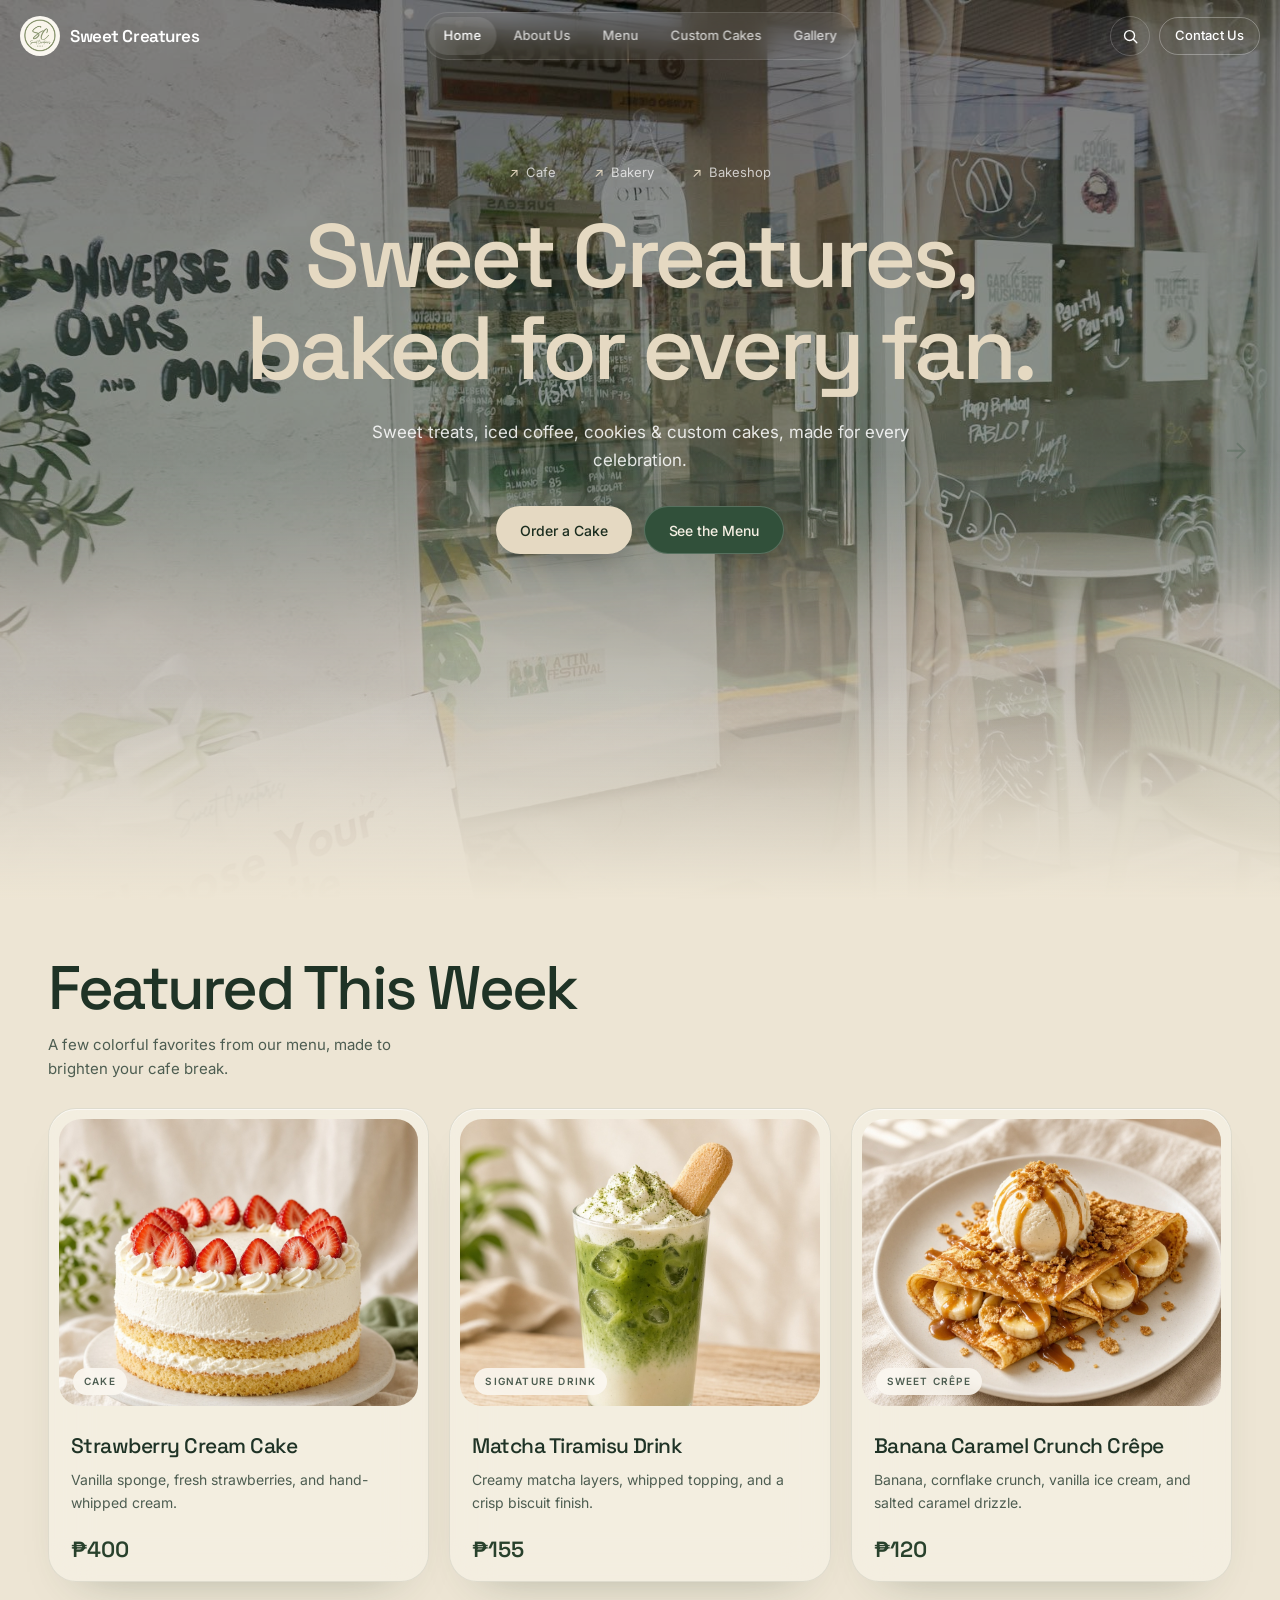
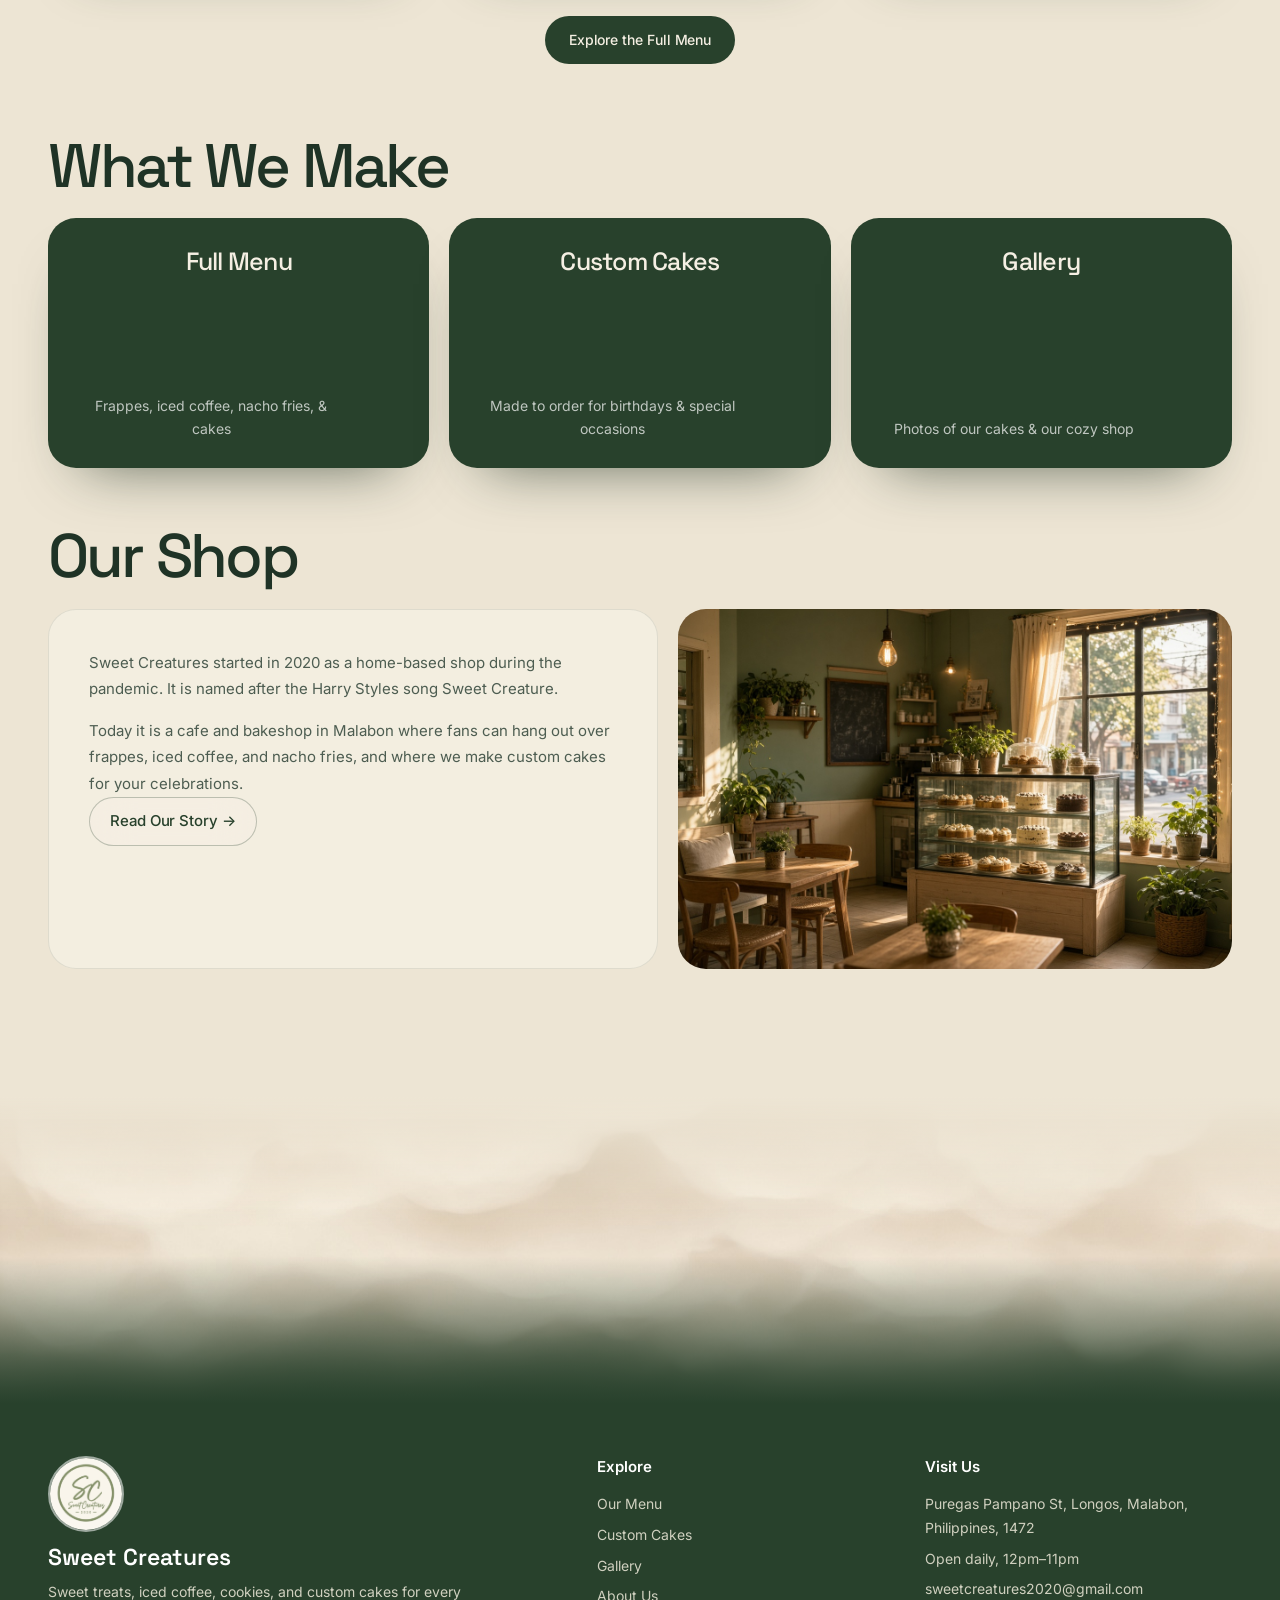
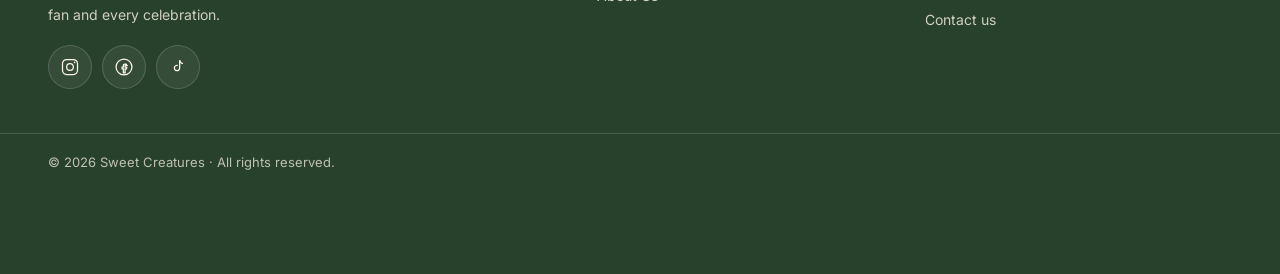
==== public/static-site/index.html @ 04980334 "Complete Sweet Creatures redesign" ====
<!DOCTYPE html>
<html lang="en">
    <head>
        <meta charset="utf-8"/>
        <meta content="width=device-width, initial-scale=1.0" name="viewport"/>
        <title>
            Sweet Creatures — Cafe, Bakery & Bakeshop
        </title>
        <meta content="Sweet Creatures is a cozy cafe and bakeshop in Malabon serving handcrafted cakes, cupcakes, cookies, frappes, iced coffee, and custom celebration cakes for every occasion." name="description"/>
        <link href="assets/images/favicon/favicon.png" rel="icon" type="image/png"/>
        <link href="https://fonts.googleapis.com" rel="preconnect"/>
        <link crossorigin="" href="https://fonts.gstatic.com" rel="preconnect"/>
        <link href="https://fonts.googleapis.com/css2?family=Inter:wght@400;500;600;700&family=Space+Grotesk:wght@400;500;600;700&display=swap" rel="stylesheet"/>
        <link href="style.css" rel="stylesheet"/>
        <link href="redesign.css" rel="stylesheet"/>
        <script src="script.js" defer></script>
    </head>
    <body>
        <a class="skip-link" href="#main">
            Skip to content
        </a>
        <header class="site-header site-header-home" data-site-header>
            <div class="header-inner">
                <a class="brand-link" href="index.html#top" aria-label="Sweet Creatures home">
                    <img alt="" class="brand-mark" src="assets/images/logo/logo.png"/>
                    <span>Sweet Creatures</span>
                </a>
                <nav aria-label="Main navigation" class="desktop-nav">
                    <a href="index.html#top">Home</a>
                    <a href="about.html">About Us</a>
                    <a href="menu.html">Menu</a>
                    <a href="custom-cakes.html">Custom Cakes</a>
                    <a href="gallery.html">Gallery</a>
                </nav>
                <div class="header-actions">
                    <form action="menu.html" class="header-search" method="get" role="search">
                        <button aria-expanded="false" aria-label="Open menu search" class="header-search-toggle" type="button">
                            <svg aria-hidden="true" fill="none" stroke="currentColor" stroke-linecap="round" stroke-linejoin="round" stroke-width="1.7" viewBox="0 0 24 24"><circle cx="10.8" cy="10.8" r="6.3"/><path d="m15.6 15.6 4.4 4.4"/></svg>
                        </button>
                        <label class="sr-only" for="header-search-input">Search the menu</label>
                        <input id="header-search-input" name="q" placeholder="Search menu..." type="search"/>
                    </form>
                    <a class="header-contact" href="contact.html">Contact Us</a>
                    <button aria-controls="mobile-menu" aria-expanded="false" aria-label="Open navigation" class="mobile-menu-toggle" type="button">
                        <svg aria-hidden="true" class="menu-icon" fill="none" stroke="currentColor" stroke-linecap="round" stroke-width="1.8" viewBox="0 0 24 24"><path d="M4 7h16M4 12h16M4 17h16"/></svg>
                        <svg aria-hidden="true" class="close-icon" fill="none" stroke="currentColor" stroke-linecap="round" stroke-width="1.8" viewBox="0 0 24 24"><path d="m6 6 12 12M18 6 6 18"/></svg>
                    </button>
                </div>
            </div>
            <nav aria-label="Mobile navigation" class="mobile-menu" hidden id="mobile-menu">
                <a href="index.html#top">Home</a>
                <a href="about.html">About Us</a>
                <a href="menu.html">Menu</a>
                <a href="custom-cakes.html">Custom Cakes</a>
                <a href="gallery.html">Gallery</a>
                <a href="contact.html">Contact Us</a>
            </nav>
        </header>
        <main id="main">
            <!-- ============ HOME ============ -->
            <section aria-labelledby="hero-title" class="redesign-hero slider" id="top">
                <div aria-hidden="true" class="hero-backdrop">
                    <div class="hero-slides">
                        <img alt="" src="assets/images/index/main_image_1.jpg"/>
                        <img alt="" src="assets/images/index/main_image_2.jpg"/>
                        <img alt="" src="assets/images/index/main_image_3.jpg"/>
                        <img alt="" src="assets/images/index/main_image_4.jpg"/>
                    </div>
                    <div class="hero-fog">
                        <img alt="" class="fog-main" fetchpriority="high" src="assets/images/redesign/hero-fog.png"/>
                        <img alt="" class="fog-echo" src="assets/images/redesign/hero-fog.png"/>
                    </div>
                    <div class="hero-haze"></div>
                    <div class="hero-melt"></div>
                </div>
                <button aria-label="Show previous bakery photo" class="hero-arrow hero-previous" type="button">
                    <span aria-hidden="true">←</span>
                </button>
                <button aria-label="Show next bakery photo" class="hero-arrow hero-next" type="button">
                    <span aria-hidden="true">→</span>
                </button>
                <div class="redesign-hero-content">
                    <p class="hero-highlights">
                        <span>Cafe</span>
                        <span>Bakery</span>
                        <span>Bakeshop</span>
                    </p>
                    <h1 id="hero-title">Sweet Creatures,<br class="hero-desktop-break"/>baked for every fan.</h1>
                    <p class="tagline">Sweet treats, iced coffee, cookies &amp; custom cakes, made for every celebration.</p>
                    <div class="hero-actions">
                        <a class="btn btn-primary" href="custom-cakes.html">Order a Cake</a>
                        <a class="btn btn-ghost" href="menu.html">See the Menu</a>
                    </div>
                </div>
            </section>
            <section class="section section-featured">
                <div class="container">
                    <h2 class="section-title">
                        Featured This Week
                    </h2>
                    <p class="featured-intro">
                        A few colorful favorites from our menu, made to brighten your cafe break.
                    </p>
                    <div class="grid grid-3 featured-grid">
                        <article class="card feature-card glass box">
                            <div class="frame feature-image feature-image-cake">
                                <img alt="Strawberry Cream Cake topped with fresh strawberries and whipped cream" decoding="async" loading="lazy" src="assets/images/redesign/strawberry-cake.png"/>
                            </div>
                            <p class="feature-category">
                                CAKE
                            </p>
                            <h3>
                                Strawberry Cream Cake
                            </h3>
                            <p class="feature-description">
                                Vanilla sponge, fresh strawberries, and hand-whipped cream.
                            </p>
                            <p class="price">
                                ₱400
                            </p>
                        </article>
                        <article class="card feature-card glass box">
                            <div class="frame feature-image feature-image-matcha">
                                <img alt="Layered Matcha Tiramisu Drink topped with cream and a biscuit" decoding="async" loading="lazy" src="assets/images/redesign/matcha-tiramisu.png"/>
                            </div>
                            <p class="feature-category">
                                SIGNATURE DRINK
                            </p>
                            <h3>
                                Matcha Tiramisu Drink
                            </h3>
                            <p class="feature-description">
                                Creamy matcha layers, whipped topping, and a crisp biscuit finish.
                            </p>
                            <p class="price">
                                ₱155
                            </p>
                        </article>
                        <article class="card feature-card glass box">
                            <div class="frame feature-image">
                                <img alt="Banana Caramel Crunch Crêpe served with ice cream and caramel drizzle" decoding="async" loading="lazy" src="assets/images/redesign/banana-crepe.png"/>
                            </div>
                            <p class="feature-category">
                                SWEET CRÊPE
                            </p>
                            <h3>
                                Banana Caramel Crunch Crêpe
                            </h3>
                            <p class="feature-description">
                                Banana, cornflake crunch, vanilla ice cream, and salted caramel drizzle.
                            </p>
                            <p class="price">
                                ₱120
                            </p>
                        </article>
                    </div>
                    <div class="featured-actions">
                        <a class="btn btn-primary" href="menu.html">
                            Explore the Full Menu
                        </a>
                    </div>
                    <h2 class="section-title">
                        What We Make
                    </h2>
                    <div class="grid grid-3">
                        <a class="card link-card glass box" href="menu.html">
                            <h3>
                                Full Menu
                            </h3>
                            <p>
                                Frappes, iced coffee, nacho fries, & cakes
                            </p>
                        </a>
                        <a class="card link-card glass box" href="custom-cakes.html">
                            <h3>
                                Custom Cakes
                            </h3>
                            <p>
                                Made to order for birthdays & special occasions
                            </p>
                        </a>
                        <a class="card link-card glass box" href="gallery.html">
                            <h3>
                                Gallery
                            </h3>
                            <p>
                                Photos of our cakes & our cozy shop
                            </p>
                        </a>
                    </div>
                    <h2 class="section-title">
                        Our Shop
                    </h2>
                    <div class="home-shop-grid">
                        <div class="home-shop-copy">
                            <p>
                                Sweet Creatures started in 2020 as a home-based shop during the pandemic. It is named after the Harry Styles song Sweet Creature.
                            </p>
                            <p>
                                Today it is a cafe and bakeshop in Malabon where fans can hang out over frappes, iced coffee, and nacho fries, and where we make custom cakes for your celebrations.
                            </p>
                            <div>
                                <a class="btn btn-ghost" href="about.html">
                                    Read Our Story →
                                </a>
                            </div>
                        </div>
                        <div class="home-shop-image">
                            <img alt="The cozy Sweet Creatures cafe with a pastry case full of cakes, cupcakes, and cookies" decoding="async" loading="lazy" src="assets/images/redesign/our-shop.png"/>
                        </div>
                    </div>
                </div>
            </section>
        </main>
        <footer class="site-footer">
            <div aria-hidden="true" class="footer-mist">
                <img alt="" loading="lazy" src="assets/images/redesign/hero-fog.png"/>
                <div></div>
            </div>
            <div class="container footer-main">
                <section class="footer-brand" aria-label="About Sweet Creatures">
                    <a class="footer-mark" href="index.html">
                        <img alt="Sweet Creatures logo" height="76" src="assets/images/logo/logo.png" width="76"/>
                    </a>
                    <a class="footer-logo" href="index.html">Sweet Creatures</a>
                    <p>Sweet treats, iced coffee, cookies, and custom cakes for every fan and every celebration.</p>
                    <nav aria-label="Social media" class="social-nav">
                        <a aria-label="Sweet Creatures on Instagram" href="https://www.instagram.com/_sweetcreaturesss/" rel="noopener noreferrer" target="_blank">
                            <svg aria-hidden="true" fill="none" height="20" stroke="currentColor" stroke-width="1.5" viewBox="0 0 24 24" width="20">
                                <rect height="18" rx="5" width="18" x="3" y="3"></rect>
                                <circle cx="12" cy="12" r="4"></circle>
                                <circle cx="17.5" cy="6.5" fill="currentColor" r="1" stroke="none"></circle>
                            </svg>
                        </a>
                        <a aria-label="Sweet Creatures on Facebook" href="https://www.facebook.com/sweetcreaturesph" rel="noopener noreferrer" target="_blank">
                            <svg aria-hidden="true" fill="none" height="20" stroke="currentColor" stroke-width="1.5" viewBox="0 0 24 24" width="20">
                                <circle cx="12" cy="12" r="9.5"></circle>
                                <path d="M14.5 8.5h-1.8c-.9 0-1.5.7-1.5 1.6v1.9H9.7v2.1h1.5V19h2.1v-4.9h1.7l.3-2.1h-2v-1.6c0-.3.2-.5.5-.5h1.7z"></path>
                            </svg>
                        </a>
                        <a aria-label="Sweet Creatures on TikTok" href="https://www.tiktok.com/@sweet.creatures7" rel="noopener noreferrer" target="_blank">
                            <svg aria-hidden="true" fill="none" height="20" stroke="currentColor" stroke-width="1.5" viewBox="0 0 24 24" width="20">
                                <path d="M14 4v9.2a3.2 3.2 0 1 1-2.3-3.1"></path>
                                <path d="M14 4c.4 2.1 1.9 3.6 4 3.9"></path>
                            </svg>
                        </a>
                    </nav>
                </section>
                <nav aria-label="Explore" class="footer-links">
                    <h2>Explore</h2>
                    <a href="menu.html">Our Menu</a>
                    <a href="custom-cakes.html">Custom Cakes</a>
                    <a href="gallery.html">Gallery</a>
                    <a href="about.html">About Us</a>
                </nav>
                <section class="footer-contact" aria-labelledby="footer-contact-title">
                    <h2 id="footer-contact-title">Visit Us</h2>
                    <p>Puregas Pampano St, Longos, Malabon, Philippines, 1472</p>
                    <p>Open daily, 12pm–11pm</p>
                    <a href="mailto:sweetcreatures2020@gmail.com">sweetcreatures2020@gmail.com</a>
                    <a href="contact.html">Contact us</a>
                </section>
            </div>
            <div class="footer-bottom">
                <div class="container">
                    <p class="copyright">© 2026 Sweet Creatures · All rights reserved.</p>
                </div>
            </div>
        </footer>
        <nav aria-label="Main navigation" class="bottom-nav glass">
            <ul class="nav-list">
                <li>
                    <a aria-label="Home" class="nav-home" href="index.html">
                        <svg aria-hidden="true" fill="none" height="20" stroke="currentColor" stroke-linecap="round" stroke-linejoin="round" stroke-width="1.7" viewBox="0 0 24 24" width="20">
                            <path d="m3 10 9-7 9 7v10H3z"></path>
                            <path d="M9 20v-7h6v7"></path>
                        </svg>
                        <span class="nav-label-full">
                            Home
                        </span>
                    </a>
                </li>
                <li>
                    <a aria-label="About Us" href="about.html">
                        <svg aria-hidden="true" fill="none" height="20" stroke="currentColor" stroke-linecap="round" stroke-linejoin="round" stroke-width="1.7" viewBox="0 0 24 24" width="20">
                            <circle cx="12" cy="12" r="9">
                            </circle>
                            <path d="M12 11v6m0-10v1">
                            </path>
                        </svg>
                        <span class="nav-label-full">
                            About Us
                        </span>
                    </a>
                </li>
                <li>
                    <a aria-label="Menu" href="menu.html">
                        <svg aria-hidden="true" fill="none" height="20" stroke="currentColor" stroke-linecap="round" stroke-linejoin="round" stroke-width="1.7" viewBox="0 0 24 24" width="20">
                            <path d="M4 4h16v16H4zM8 8h8M8 12h8M8 16h5">
                            </path>
                        </svg>
                        <span class="nav-label-full">
                            Menu
                        </span>
                    </a>
                </li>
                <li class="nav-search-item">
                    <form action="menu.html" class="nav-search" role="search">
                        <button aria-expanded="false" aria-label="Open menu search" class="nav-search-toggle" type="button">
                            <svg aria-hidden="true" fill="none" height="20" stroke="currentColor" stroke-linecap="round" stroke-linejoin="round" stroke-width="1.8" viewBox="0 0 24 24" width="20">
                                <circle cx="10.8" cy="10.8" r="6.8"></circle>
                                <path d="m16 16 4 4"></path>
                            </svg>
                        </button>
                        <input aria-label="Search the menu" name="q" placeholder="Search..." type="search"/>
                    </form>
                </li>
                <li>
                    <a aria-label="Custom Cakes" href="custom-cakes.html">
                        <svg aria-hidden="true" fill="none" height="20" stroke="currentColor" stroke-linecap="round" stroke-linejoin="round" stroke-width="1.7" viewBox="0 0 24 24" width="20">
                            <path d="M4 12h16v8H4zM4 16h16M8 12V8h8v4M12 8V4">
                            </path>
                        </svg>
                        <span class="nav-label-full">
                            Custom Cakes
                        </span>
                    </a>
                </li>
                <li>
                    <a aria-label="Gallery" href="gallery.html">
                        <svg aria-hidden="true" fill="none" height="20" stroke="currentColor" stroke-linecap="round" stroke-linejoin="round" stroke-width="1.7" viewBox="0 0 24 24" width="20">
                            <rect height="18" rx="3" width="18" x="3" y="3">
                            </rect>
                            <circle cx="8" cy="8" r="1">
                            </circle>
                            <path d="m3 17 6-6 5 5 3-3 4 4">
                            </path>
                        </svg>
                        <span class="nav-label-full">
                            Gallery
                        </span>
                    </a>
                </li>
                <li>
                    <a aria-label="Contact Us" href="contact.html">
                        <svg aria-hidden="true" fill="none" height="20" stroke="currentColor" stroke-linecap="round" stroke-linejoin="round" stroke-width="1.7" viewBox="0 0 24 24" width="20">
                            <rect height="14" rx="3" width="18" x="3" y="5">
                            </rect>
                            <path d="m3 6 9 7 9-7">
                            </path>
                        </svg>
                        <span class="nav-label-full">
                            Contact Us
                        </span>
                    </a>
                </li>
            </ul>
        </nav>
    </body>
</html>
---- public/static-site/style.css ----
/* ---------- Variables ---------- */
/* Keep the shared design settings in one place. */
:root {
    /* Light green accent color. */
    --sage-green: #9CA764;
    /* Warm pale accent color. */
    --dirty-white: #E7DAA6;
    /* Base cream page color. */
    --cream-white: #F1E8C7;
    /* Dark green for buttons and accents. */
    --sage-deep: #5C6A3B;
    /* Deep green for main text. */
    --text-fg: #263322;
    /* Rich brown used only by the footer. */
    --footer-bg: #3B2A20;
    /* Green color for error outlines. */
    --rust: #43532E;
    /* Main action color. */
    --primary: var(--sage-deep);
    /* Text on the main green buttons. */
    --primary-ink: #FFFFFF;
    /* Sage accent for progress and selected filters. */
    --secondary: var(--sage-deep);
    /* Text on filled sage accents. */
    --secondary-ink: #FFFFFF;
    /* Green text for links and outlined buttons. */
    --secondary-text: #3F4C27;
    /* Soft sage fill behind eyebrow text. */
    --pill-bg: rgba(156,167,100,.3);
    /* Softer green for supporting text. */
    --muted-fg: #35432C;
    /* See-through color of glass boxes. */
    --glass-bg: rgba(255, 250, 238, .18);
    /* More solid glass color for easier reading. */
    --glass-bg-strong: rgba(255, 250, 238, .28);
    /* Keep menu text readable when it floats above the brown footer. */
    --nav-bg: rgba(255, 250, 238, .42);
    /* Light edge around glass. */
    --glass-border: rgba(255, 255, 255, .55);
    /* Soft shadow behind glass. */
    --glass-shadow: 0 8px 28px rgba(38, 51, 34, .08);
    /* How blurry the glass is. */
    --glass-blur: 20px;
    /* Corner roundness of large boxes. */
    --radius: 22px;
    /* Corner roundness of smaller items. */
    --radius-sm: 14px;
    /* Space between grid boxes and form fields. */
    --gap: 20px;
    /* Bottom space reserved for the floating menu. */
    --nav-space: calc(100px + env(safe-area-inset-bottom));
    /* Color of links and small action icons. */
    --accent-text: #3F4C27;
    /* Cream background with gentle sage glows. */
    --light-background: linear-gradient(180deg, #F8EBD4 0%, #F1E8CF 38%, #D7DDBB 68%, #A8B992 100%);
    /* Cream wash keeps hero text readable over shadowed photos. */
    --hero-wash: rgba(255,250,238,.78);
    /* Stronger glass for text above slider photos. */
    --hero-glass: rgba(255,250,238,.78);
    /* Light fill for fields and nested details. */
    --field-bg: rgba(255,250,238,.24);
    /* A gentle sage highlight for hover and success states. */
    --accent-wash: rgba(156,167,100,.18);
    /* Soft white light that follows the pointer. */
    --pointer-light: rgba(255,255,255,.3);
    /* Maximum page width with flexible side margins. */
    --page-width: min(1600px, calc(100% - 2 * clamp(16px, 4vw, 64px)));
    /* Font used for headings. */
    --font-display: 'Fredoka', 'Segoe UI', sans-serif;
    /* Font used for regular text. */
    --font-body: 'Nunito', 'Segoe UI', sans-serif;
}

/* ---------- Base ---------- */
/* Remove default spacing and include borders in element sizes. */
* {
    box-sizing: border-box;
    margin: 0;
    padding: 0;
}

/* Keep scrolling smooth and leave room around anchor links. */
html {
    color-scheme: light;
    scroll-behavior: smooth;
    scroll-padding: 20px 0 var(--nav-space);
}

/* Set the page font, colors and space below the footer. */
body {
    font: 16px/1.65 var(--font-body);
    color: var(--text-fg);
    background: var(--light-background);
    background-attachment: fixed;
    isolation: isolate;
    padding: 0;
    -webkit-font-smoothing: antialiased;
}

/* Give all headings the same rounded font. */
h1, h2, h3, h4 {
    font-family: var(--font-display);
    font-weight: 600;
    line-height: 1.2;
}

/* Size the main page heading. */
h1 {
    font-size: clamp(34px, 4.5vw, 54px);
}

/* Size and space section headings. */
h2 {
    font-size: clamp(22px, 2.5vw, 28px);
    margin-bottom: 16px;
}

/* Size card headings. */
h3 {
    font-size: 21px;
}

/* Size menu item headings. */
h4 {
    font-size: 17px;
}

/* Let long text wrap instead of overflowing. */
p, figcaption {
    overflow-wrap: anywhere;
}

/* Let links use the surrounding text color. */
a {
    color: inherit;
    text-decoration: none;
}

/* Make form controls use the page font and color. */
button, input, select, textarea {
    font: inherit;
    color: inherit;
}

/* Show a pointer over clickable controls. */
button, select {
    cursor: pointer;
}

/* Remove default list bullets. */
ul {
    list-style: none;
}

/* Keep pictures, maps and icons inside their containers. */
img, iframe, svg {
    max-width: 100%;
}

/* Remove the small gap below images. */
img {
    display: block;
}

/* Make keyboard focus easy to see. */
:focus-visible {
    outline: 3px solid var(--accent-text);
    outline-offset: 4px;
}

/* Keep the keyboard shortcut link above the page until focused. */
.skip-link {
    position: absolute;
    top: -100px;
    left: 20px;
    z-index: 200;
    padding: 12px 20px;
    background: var(--hero-glass);
    border-radius: var(--radius-sm);
}

/* Show the shortcut when a keyboard user reaches it. */
.skip-link:focus {
    top: 12px;
}

/* Hide menu items that do not match the filters. */
.hide {
    display: none !important;
}

/* ---------- Background ---------- */
/* Place the background layers behind the page without blocking clicks. */
body::before {
    content: "";
    position: fixed;
    inset: 0;
    z-index: -1;
    pointer-events: none;
}

/* Paint the soft cream background gradient. */
body::before {
    inset: -80px;
    filter: blur(45px);
    background: var(--light-background);
}


/* ---------- Shared glass ---------- */
/* Share the same glass surface across boxes and controls. */
.glass, .btn, .chip, .hero-arrow, .social-nav a {
    background: var(--glass-bg);
    border: 1px solid var(--glass-border);
    border-radius: var(--radius);
    box-shadow: var(--glass-shadow);
    backdrop-filter: blur(var(--glass-blur));
    -webkit-backdrop-filter: blur(var(--glass-blur));
}

/* Give each tile inner space and a place for its highlight. */
.box {
    position: relative;
    padding: 24px;
    min-width: 0;
    isolation: isolate;
}

/* Keep text and buttons above the decorative hover light. */
.box > * {
    position: relative;
    z-index: 1;
}

/* Draw the soft light that follows the pointer. */
.box::after {
    content: "";
    position: absolute;
    z-index: 0;
    inset: 0;
    border-radius: inherit;
    pointer-events: none;
    background: radial-gradient(280px circle at var(--mx, 50%) var(--my, 0%), var(--pointer-light), transparent 70%);
    opacity: 0;
    transition: opacity .2s;
}

/* Show hover highlights only on devices with a pointer. */
@media (hover: hover) {
    /* Show the highlight while the pointer is over a tile. */
    .box:hover::after {
        opacity: 1;
    }
}

/* Make a touched tile shrink slightly. */
.box.pressed {
    transform: scale(.985);
}

/* Avoid extra blur layers inside an already blurred box. */
.box .btn, .box .chip, .box .menu-row {
    backdrop-filter: none;
    -webkit-backdrop-filter: none;
}

/* Use more solid glass when the browser cannot blur backgrounds. */
@supports not ((backdrop-filter: blur(1px)) or (-webkit-backdrop-filter: blur(1px))) {
    /* Keep the shared design settings in one place. */
    :root {
        /* See-through color of glass boxes. */
        --glass-bg: rgba(255,250,238,.96);
        /* More solid glass color for easier reading. */
        --glass-bg-strong: rgba(255,250,238,.98);
        --nav-bg: rgba(255,250,238,.98);
    }

}

/* ---------- Original section layout ---------- */
/* Keep the content centered in the original page width. */
.container {
    width: var(--page-width);
    margin-inline: auto;
}

/* Give each page section space above and below its content. */
.section {
    padding: 40px 0 56px;
}

/* Keep headings between their original content groups. */
.section-title {
    margin: 36px 0 20px;
}

/* Start the first section heading close to its banner. */
.section-title:first-of-type {
    margin-top: 24px;
}

/* Share even spacing across the original content grids. */
.grid {
    display: grid;
    gap: var(--gap);
}

/* Place story text and photos in two columns. */
.grid-2 {
    grid-template-columns: repeat(2, minmax(0, 1fr));
}

/* Place featured products, beliefs and ordering steps in three columns. */
.grid-3 {
    grid-template-columns: repeat(3, minmax(0, 1fr));
}

/* Place gallery photos in four columns on wide screens. */
.grid-4 {
    grid-template-columns: repeat(4, minmax(0, 1fr));
}

/* Let text and form columns shrink without overflowing. */
.grid > *, .fields-grid > * {
    min-width: 0;
}

/* Stack each card's picture and text with comfortable spacing. */
.card {
    display: flex;
    flex-direction: column;
    gap: 14px;
}

/* Keep supporting text readable on the transparent cards. */
.card p, .story-text, .info-list, .policy-item p {
    color: var(--muted-fg);
}

/* Limit long paragraphs without narrowing the overall page. */
.story-text p, .featured-intro, .policy-item p {
    max-width: 65ch;
}

/* Keep long story paragraphs left aligned. */
.story-text {
    display: flex;
    flex-direction: column;
    gap: 16px;
    text-align: left;
}

/* Center the featured section's menu button below the cards. */
.featured-actions {
    margin-top: 24px;
    text-align: center;
}

/* Leave room below the featured introduction. */
.featured-intro {
    margin-bottom: 24px;
    color: var(--text-fg);
}

/* Keep page-link cards centered in their original row. */
.link-card {
    min-height: 180px;
    justify-content: center;
    text-align: center;
}

/* Make the linked page names stand out. */
.link-card h3 {
    color: var(--text-fg);
}

/* Keep invitation text and its action together below each section. */
.cta-bar {
    display: flex;
    flex-wrap: wrap;
    gap: 16px;
    align-items: center;
    justify-content: center;
    margin-top: 24px;
}

/* Keep the portrait in its original narrow frame. */
.frame-portrait {
    max-width: 320px;
    aspect-ratio: 3 / 4;
    justify-self: center;
}

/* Give the shop image the original wide frame. */
.frame-lg {
    height: 260px;
}

/* Center the single owner card in the original three-column row. */
.owner-card {
    grid-column: 2;
}

/* Keep the original outer shells around custom cake content. */
.pc-bezel {
    padding: 10px;
}

/* Keep banners flush inside their original outer shells. */
.pc-bezel > .page-banner {
    margin-bottom: 0;
}

/* Avoid repeated blur inside a custom cake shell. */
.pc-bezel .glass {
    backdrop-filter: none;
    -webkit-backdrop-filter: none;
}

/* Keep the overview slideshow in its original portrait-sized shell. */
.pc-overview-bezel {
    width: 100%;
    max-width: 420px;
    justify-self: center;
}

/* Match the slideshow to its original portrait shell. */
.pc-overview {
    min-height: 0;
    aspect-ratio: 3 / 4;
}

/* Stack policy details inside the original policy box. */
.policy-card {
    display: grid;
    gap: 0;
}

/* Stack contact details inside their glass box. */
.info-list {
    display: flex;
    flex-direction: column;
    gap: 14px;
    justify-content: center;
}

/* Leave space between the cake form introduction and its fields. */
.form-header {
    margin-bottom: 8px;
}

/* Fit the home slideshow into its original full-width section. */
.hero-section {
    padding: 24px;
}

/* Let the hero use the available section width. */
.hero-container {
    width: 100%;
}

/* Give the photo banner rounded edges without a white wash. */
.hero {
    border: 1px solid var(--glass-border);
    border-radius: var(--radius);
    box-shadow: var(--glass-shadow);
}

/* ---------- Bottom navigation ---------- */
/* Keep the glass menu centered near the bottom of the screen. */
.bottom-nav {
    position: fixed;
    left: 50%;
    right: auto;
    bottom: calc(14px + env(safe-area-inset-bottom));
    transform: translateX(-50%);
    z-index: 100;
    padding: 6px;
    width: max-content;
    max-width: calc(100% - 20px);
    border-radius: 999px;
    color: var(--text-fg);
    background: var(--nav-bg);
    border-color: var(--glass-border);
    box-shadow: var(--glass-shadow);
    backdrop-filter: blur(var(--glass-blur));
    -webkit-backdrop-filter: blur(var(--glass-blur));
}

/* Keep navigation links on one row. */
.nav-list {
    display: flex;
    align-items: center;
    gap: 4px;
}

/* Space menu icons and labels with large tap areas. */
.nav-list a {
    display: flex;
    justify-content: center;
    align-items: center;
    gap: 7px;
    min-width: 44px;
    min-height: 48px;
    padding: 10px 12px;
    border-radius: 999px;
    font-size: 14px;
    font-weight: 800;
    white-space: nowrap;
    color: inherit;
    transition: background .2s ease, box-shadow .2s ease, color .2s ease;
}

/* Keep navigation icons the same size. */
.nav-list svg {
    width: 23px;
    height: 23px;
    flex-shrink: 0;
}

/* Keep the search button compact until a visitor opens the field. */
.nav-search {
    display: flex;
    align-items: center;
    justify-content: flex-end;
    width: 48px;
    transition: width .3s ease;
}

.nav-search.is-expanded {
    width: clamp(160px, 18vw, 220px);
}

.nav-search-toggle {
    display: grid;
    place-items: center;
    flex: 0 0 44px;
    width: 44px;
    height: 44px;
    color: var(--text-fg);
    background: transparent;
    border: 0;
    border-radius: 50%;
}

.nav-search-toggle:hover,
.nav-search.is-expanded .nav-search-toggle {
    background: var(--accent-wash);
}

.nav-search-toggle svg {
    width: 21px;
    height: 21px;
}

.nav-search input {
    flex: 1 1 auto;
    width: 0;
    min-width: 0;
    max-width: 0;
    min-height: 40px;
    padding: 0;
    opacity: 0;
    visibility: hidden;
    color: var(--text-fg);
    background: var(--field-bg);
    border: 0 solid var(--glass-border);
    border-radius: 999px;
    font-size: 14px;
    transition: width .3s ease, max-width .3s ease, opacity .2s ease, padding .3s ease, border-width .3s ease, visibility 0s linear .3s;
}

.nav-search input::placeholder {
    color: var(--muted-fg);
}

.nav-search.is-expanded input {
    width: 100%;
    max-width: 180px;
    padding: 7px 10px;
    opacity: 1;
    visibility: visible;
    border-width: 1px;
    transition-delay: 0s;
}

/* Highlight a menu link on hover. */
.nav-list a:hover {
    background: var(--accent-wash);
}

/* Mark the current page in deep sage. */
.nav-list a.active {
    background: var(--primary);
    color: var(--primary-ink);
    box-shadow: none;
    border-radius: 999px;
}

/* ---------- Buttons ---------- */
/* Give buttons and action links comfortable tap areas. */
.btn, .chip, .cta-link, .pc-cta {
    display: inline-flex;
    align-items: center;
    justify-content: center;
    gap: 8px;
    min-height: 44px;
    padding: 11px 18px;
    font-weight: 800;
    text-align: center;
}

/* Set button corners and text size. */
.btn {
    border-radius: var(--radius-sm);
    font-size: 15px;
}

/* Give the main button a readable sage fill. */
.btn-primary {
    background: var(--primary);
    color: var(--primary-ink);
    border-color: rgba(255,255,255,.35);
}

/* Keep text clear on the lighter button. */
.btn-ghost {
    color: var(--secondary-text);
}

/* Lift buttons slightly with a stronger shadow. */
.btn:hover, .chip:hover {
    box-shadow: 0 6px 20px rgba(38,51,34,.16);
}

/* Underline invitation links so they look clickable. */
.cta-link, .pc-cta {
    padding-inline: 0;
    color: var(--secondary-text);
    text-decoration: underline;
    text-underline-offset: 5px;
}

/* Align the small arrow beside the cake link. */
.pc-cta-icon {
    display: flex;
}

/* ---------- Hero and sliders ---------- */
/* Clip sliding photos while allowing vertical touch scrolling. */
.slider {
    overflow: hidden;
    position: relative;
    touch-action: pan-y;
}

/* Fill the viewport with the home photo so Featured This Week stays below the fold. */
.hero {
    min-height: calc(100dvh - 48px);
    padding: 52px 88px;
    display: grid;
    place-items: center;
}

/* Line up the photos so JavaScript can slide them sideways. */
.hero-slides {
    position: absolute;
    inset: 0;
    display: flex;
    transition: transform .65s ease;
}

/* Fill each slide with a cropped photo. */
.hero-slides img {
    flex: 0 0 100%;
    width: 100%;
    height: 100%;
    object-fit: cover;
}

/* Wash the whole slide softly, like the original hero. */
.hero::before {
    content: "";
    position: absolute;
    inset: 0;
    z-index: 1;
    background: var(--hero-wash);
    pointer-events: none;
}

/* Center text directly above the washed photo, without a card. */
.hero-content {
    position: relative;
    z-index: 2;
    width: 100%;
    max-width: 760px;
    text-align: center;
}

/* Size and space the bakery name. */
.hero h1 {
    font-size: clamp(40px, 6.5vw, 68px);
    margin: 22px 0;
    letter-spacing: -1.2px;
}

/* Style the small uppercase introduction and category labels. */
.eyebrow, .feature-category {
    font-size: 13px;
    font-weight: 800;
    letter-spacing: .12em;
    text-transform: uppercase;
    color: var(--text-fg);
}

/* Restore the original green eyebrow pill. */
.hero .eyebrow {
    display: inline-block;
    padding: 9px 18px;
    border: 1px solid var(--secondary);
    border-radius: 999px;
    background: var(--pill-bg);
    color: var(--secondary-text);
}

/* Use an outline instead of a second filled hero button. */
.hero .btn-ghost {
    background: transparent;
    border-color: var(--secondary);
    box-shadow: none;
}

/* Keep the hero description readable. */
.tagline {
    font-size: clamp(17px, 2vw, 21px);
    color: var(--muted-fg);
    max-width: 52ch;
    margin-inline: auto;
}

/* Space the two hero buttons and allow them to wrap. */
.hero-actions {
    display: flex;
    flex-wrap: wrap;
    justify-content: center;
    gap: 12px;
    margin-top: 24px;
}

/* Style the round slideshow arrow buttons. */
.hero-arrow {
    position: absolute;
    z-index: 3;
    top: calc(50% - 24px);
    width: 48px;
    height: 48px;
    font-size: 26px;
    color: var(--secondary-text);
    opacity: .25;
    background: transparent;
    border-color: transparent;
    box-shadow: none;
    backdrop-filter: none;
    -webkit-backdrop-filter: none;
    display: grid;
    place-items: center;
    border-radius: 50%;
}

/* Place the previous arrow on the left. */
.hero-previous {
    left: 20px;
}

/* Place the next arrow on the right. */
.hero-next {
    right: 20px;
}

/* Keep cake photos centered inside their slides. */
.pc-overview .hero-slides img {
    object-position: center;
}

/* ---------- Page banners and images ---------- */
/* Center the page title inside its glass banner. */
.page-banner {
    text-align: center;
    padding: 38px 24px;
    margin-bottom: 28px;
}

/* Space the subtitle under the page title. */
.page-banner p {
    margin-top: 8px;
    color: var(--muted-fg);
}

/* Space the small label above the page title. */
.page-banner .eyebrow {
    display: block;
    margin-bottom: 10px;
}

/* Clip images neatly inside rounded frames. */
.frame {
    overflow: hidden;
    border-radius: var(--radius-sm);
    width: 100%;
    background: var(--field-bg);
}

/* Fill image frames without stretching the photos. */
.frame img {
    width: 100%;
    height: 100%;
    object-fit: cover;
}

/* Keep featured photos at their original height. */
.feature-image {
    height: 240px;
}

/* Keep the toppings in view when featured photos are cropped. */
.feature-image-cake img {
    object-position: center 20%;
}

/* Keep the drink's topping in view. */
.feature-image-matcha img {
    object-position: center 15%;
}

/* Keep descriptions and photo captions easy to read. */
.feature-description, figcaption {
    font-size: 15px;
    color: var(--muted-fg);
}

/* Make prices stand out with bold green text. */
.price, .menu-price {
    color: var(--text-fg);
    font-weight: 800;
}

/* Line up prices near the bottom of product cards. */
.feature-card .price {
    margin-top: auto;
}

/* Center the belief card text. */
.belief-card {
    text-align: center;
}

/* Give belief photos a wide shape. */
.belief-card .frame {
    aspect-ratio: 4 / 3;
}

/* Center the owner photo and details. */
.owner-card {
    text-align: center;
    align-items: center;
}

/* Keep the owner photo square and limit its size. */
.owner-card .frame {
    max-width: 200px;
    aspect-ratio: 1;
}

/* Keep the owner role readable. */
.owner-card p {
    font-size: 15px;
}

/* Stack each gallery photo and its caption. */
.gallery-item {
    display: flex;
    flex-direction: column;
    padding: 12px;
    gap: 12px;
}

/* Let the photo fill the gallery tile. */
.gallery-item .frame {
    flex: 1;
    aspect-ratio: 1;
    min-height: 0;
}

/* Center captions with a little breathing room. */
.gallery-item figcaption {
    padding: 0 4px 4px;
    text-align: center;
}

/* Center the vertical ordering guide in a compact glass card. */
.order-stepper {
    width: 100%;
    max-width: 560px;
    margin-inline: auto;
    padding: 32px;
}

/* Keep the steps in a single vertical list. */
.order-steps {
    list-style: none;
}

/* Put each numbered circle beside its original title and description. */
.order-step {
    position: relative;
    display: grid;
    grid-template-columns: 44px minmax(0, 1fr);
    gap: 18px;
    padding-bottom: 36px;
}

/* Connect each circle to the next one. */
.order-step:not(:last-child)::before {
    content: "";
    position: absolute;
    width: 3px;
    left: 20.5px;
    top: 42px;
    bottom: 0;
    background: var(--secondary);
}

/* End the guide at the third step. */
.order-step:last-child {
    padding-bottom: 0;
}

/* Show the last step as an outlined sage circle. */
.step-number {
    position: relative;
    z-index: 1;
    display: grid;
    place-items: center;
    width: 44px;
    height: 44px;
    border-radius: 50%;
    border: 2px solid var(--secondary);
    background: var(--field-bg);
    color: var(--secondary-text);
    font-weight: 800;
}

/* Fill the first two circles like the reference. */
.order-step:nth-child(-n+2) .step-number {
    background: var(--secondary);
    color: var(--secondary-ink);
}

/* Space the short step description below its title. */
.step-copy h3 {
    margin-bottom: 8px;
}

/* Keep step descriptions readable on transparent glass. */
.step-copy p {
    color: var(--muted-fg);
}

/* Nest the original invitation in its own smaller glass panel. */
.order-stepper .pc-cta-bar {
    padding: 20px;
    gap: 8px;
    text-align: center;
}

/* Keep the policy box aligned with the top of the form. */
.policy-card {
    align-self: start;
}

/* Separate policy items with space and a light line. */
.policy-item {
    padding: 18px 0;
    border-bottom: 1px solid var(--glass-border);
}

/* Remove the extra line below the last policy item. */
.policy-item:last-child {
    border-bottom: 0;
    padding-bottom: 0;
}

/* Size and space policy headings. */
.policy-item h3 {
    font-size: 18px;
    margin-bottom: 8px;
}

/* Keep policy details readable. */
.policy-item p {
    font-size: 15px;
}

/* Space the contact details vertically. */
.contact-info .info-list {
    display: flex;
    flex-direction: column;
    gap: 18px;
}

/* Give each contact detail a light rounded background. */
.info-list li {
    padding: 12px 14px;
    border-radius: var(--radius-sm);
    background: var(--field-bg);
}

/* Keep contact links clear and easy to tap. */
.info-list a {
    display: inline-flex;
    align-items: center;
    min-height: 44px;
    color: var(--text-fg);
    text-decoration: underline;
}

/* Give the map a padded frame and enough height. */
.frame:has(iframe) {
    padding: 10px;
    min-height: 360px;
}

/* Give gallery photos their original portrait shape. */
.gallery-item .frame-gallery {
    aspect-ratio: 4 / 5;
}

/* Keep the contact information and map the same size on desktop. */
.contact-location {
    align-items: stretch;
}

/* Give the map its own proportional frame rather than an image width cap. */
.contact-location .map-frame {
    width: 100%;
    max-width: none;
    height: auto;
    min-height: 320px;
    aspect-ratio: 4 / 3;
    padding: 10px;
}

/* Fill the entire map frame without clipping a minimum-height iframe. */
.contact-map {
    width: 100%;
    height: 100%;
    min-height: 0;
}

/* Fill the map frame with rounded corners. */
iframe {
    display: block;
    width: 100%;
    height: 100%;
    min-height: 0;
    border: 0;
    border-radius: var(--radius-sm);
}

/* ---------- Menu ---------- */
/* Wrap menu filters and search neatly when space is limited. */
.filters {
    display: flex;
    flex-wrap: wrap;
    align-items: center;
    gap: 10px;
}

/* Style the menu category buttons. */
.chip {
    padding: 9px 15px;
    border-radius: var(--radius-sm);
    font-size: 14px;
}

/* Highlight the selected menu category. */
.chip.active {
    background: var(--secondary);
    color: var(--secondary-ink);
}

/* Add a sage hint when hovering over an unselected filter. */
.chip:not(.active):hover {
    background: var(--pill-bg);
    color: var(--secondary-text);
}

/* Let the search box use the remaining filter space. */
.search-wrapper {
    flex: 1;
    min-width: 220px;
}

/* Separate the original menu category groups. */
.menu-section {
    margin-bottom: 26px;
}

/* Space each category heading above its items. */
.menu-section h2 {
    margin-bottom: 20px;
}

/* Space items inside a menu category. */
.menu-rows {
    display: grid;
    gap: 12px;
}

/* Arrange a menu photo, description and nearby price. */
.menu-row {
    display: grid;
    grid-template-columns: 110px minmax(0,1fr) 90px;
    align-items: center;
    gap: 16px;
    padding: 12px;
    border-radius: var(--radius-sm);
    background: var(--glass-bg);
    border: 1px solid var(--glass-border);
}

/* Place the small photo beside the item details. */
.menu-row .frame-thumb {
    height: 90px;
    width: 110px;
}

/* Keep menu descriptions readable and close to the name. */
.menu-info p {
    font-size: 15px;
    line-height: 1.5;
    color: var(--muted-fg);
    margin-top: 4px;
}

/* Keep desktop prices at the end of each original menu row. */
.menu-price {
    font-size: 15px;
    text-align: right;
}

/* Center the message when no menu items match. */
.empty-state {
    text-align: center;
}

/* ---------- Forms ---------- */
/* Stack form sections with even spacing. */
.contact-form {
    display: flex;
    flex-direction: column;
    gap: var(--gap);
}

/* Leave space below the form title. */
.form-card h2 {
    margin-bottom: 24px;
}

/* Style the cake form introduction with the shared heading font. */
.form-header h3 {
    font-family: var(--font-display);
    font-weight: 600;
    font-style: normal;
    margin-bottom: 8px;
}

/* Use softer text for form instructions. */
.form-note {
    color: var(--muted-fg);
    font-size: 15px;
}

/* Arrange form fields in two columns. */
.fields-grid {
    display: grid;
    grid-template-columns: repeat(2,minmax(0,1fr));
    gap: var(--gap);
}

/* Stack each field label, input and error message. */
.field {
    min-width: 0;
    display: flex;
    flex-direction: column;
    gap: 8px;
}

/* Make form labels clear and easy to scan. */
.field label {
    font-size: 13px;
    font-weight: 800;
    letter-spacing: .06em;
    text-transform: uppercase;
}

/* Let longer fields and form messages fill the row. */
.field-full {
    grid-column: 1 / -1;
}

/* Give fields light backgrounds, readable text and large tap areas. */
.field input, .field select, .field textarea, .search-input {
    width: 100%;
    min-width: 0;
    min-height: 48px;
    padding: 12px 14px;
    font-size: 16px;
    background: var(--field-bg);
    border: 1px solid var(--glass-border);
    border-radius: var(--radius-sm);
}

/* Keep placeholder text readable on the clear fields. */
input::placeholder, textarea::placeholder {
    color: var(--muted-fg);
    opacity: 1;
}

/* Let message boxes resize vertically without becoming too short. */
.field textarea {
    resize: vertical;
    min-height: 120px;
}

/* Space the photo upload control. */
.field input[type="file"] {
    padding: 10px;
}

/* Frame the photo upload area with a dashed border. */
.file-well {
    position: relative;
    padding: 18px;
    border: 1px dashed var(--accent-text);
    border-radius: var(--radius-sm);
}

/* Make the whole upload area open the file picker. */
.file-well input {
    position: absolute;
    inset: 0;
    opacity: 0;
    cursor: pointer;
}

/* Center the photo upload instructions. */
.file-prompt {
    text-align: center;
    font-size: 15px;
}

/* Keep form buttons at the start of the row. */
.contact-form .btn {
    justify-self: start;
    align-self: start;
}

/* Keep error messages hidden until a field needs attention. */
.error-message {
    display: none;
    color: var(--text-fg);
    font-size: 14px;
    font-weight: 800;
}

/* Show the message for an invalid field. */
.field.error .error-message {
    display: block;
}

/* Mark invalid fields with a green border. */
.field.error input, .field.error textarea {
    border-color: var(--rust);
}

/* Prepare a hidden success message below the form. */
.form-status-msg {
    display: none;
    padding: 16px;
    background: var(--accent-wash);
    border-radius: var(--radius-sm);
    font-size: 15px;
    border: 1px solid var(--glass-border);
    box-shadow: var(--glass-shadow);
}

/* Keep the sending button readable while it is disabled. */
.btn:disabled {
    cursor: wait;
    opacity: 1;
}

/* Show the success message after valid submission. */
.form-status-msg.show {
    display: block;
}

/* ---------- Footer ---------- */
/* Use a three-column footer and leave room for the floating navigation. */
.site-footer {
    width: 100%;
    margin: 40px 0 0;
    padding: 0 0 var(--nav-space);
    background: var(--footer-bg);
    color: #FFF8E9;
}

.footer-main {
    display: grid;
    grid-template-columns: minmax(0, 1.35fr) minmax(150px, .7fr) minmax(220px, .9fr);
    gap: clamp(32px, 7vw, 100px);
    padding-block: 52px 44px;
}

.footer-brand {
    max-width: 46ch;
}

.footer-mark {
    display: block;
    width: 76px;
    height: 76px;
    margin-bottom: 12px;
    overflow: hidden;
    border: 2px solid rgba(255,255,255,.55);
    border-radius: 50%;
}

.footer-mark img {
    width: 100%;
    height: 100%;
    object-fit: cover;
}

.footer-logo {
    display: inline-block;
    margin-bottom: 8px;
    color: #fff;
    font: 700 25px/1.2 var(--font-display);
}

.footer-brand > p,
.footer-contact p,
.footer-links a,
.footer-contact > a {
    color: rgba(255, 248, 233, .76);
    font-size: 15px;
    line-height: 1.7;
}

.footer-brand > p {
    max-width: 48ch;
}

.footer-links,
.footer-contact {
    display: flex;
    flex-direction: column;
    align-items: flex-start;
    gap: 7px;
}

.site-footer h2 {
    margin-bottom: 8px;
    color: #fff;
    font: 700 16px/1.4 var(--font-body);
}

.footer-links a:hover,
.footer-contact > a:hover {
    color: #fff;
    text-decoration: underline;
    text-underline-offset: 3px;
}

/* Keep social links in a compact row below the brand description. */
.social-nav {
    display: flex;
    justify-content: flex-start;
    gap: 10px;
    margin-top: 18px;
}

/* Make social icons round and easy to tap without adding another blur layer. */
.site-footer .social-nav a {
    width: 44px;
    height: 44px;
    display: grid;
    place-items: center;
    border-radius: 50%;
    color: #FFF8E9;
    background: rgba(255,255,255,.06);
    border-color: rgba(255,255,255,.16);
    backdrop-filter: none;
    -webkit-backdrop-filter: none;
}

.footer-bottom {
    border-top: 1px solid rgba(255,255,255,.14);
}

.footer-bottom .container {
    padding-top: 18px;
}

/* Keep the copyright text readable but less prominent. */
.copyright {
    color: rgba(255,248,233,.72);
    font-size: 14px;
}

@media (max-width: 760px) {
    .footer-main {
        grid-template-columns: minmax(0, 1fr);
        gap: 30px;
        padding-block: 40px 32px;
    }

    .footer-brand {
        max-width: 52ch;
    }
}

/* ---------- Reveal ---------- */
/* Prepare a short reveal animation only when JavaScript is working. */
.js .reveal {
    opacity: 0;
    transform: translateY(16px);
    transition: opacity .45s, transform .45s;
    transition-delay: var(--reveal-d, 0ms);
}

/* Show a tile after it enters the screen. */
.js .reveal.revealed {
    opacity: 1;
    transform: none;
}

/* ---------- Responsive ---------- */
/* Share wide menu space between two compact columns. */
@media (min-width: 1024px) {
    /* Avoid stretching a single row across the page. */
    .menu-rows {
        grid-template-columns: repeat(2, minmax(0, 1fr));
    }

    /* Keep prices close to each item description. */
    .menu-row {
        grid-template-columns: 80px minmax(0, 1fr);
        align-items: start;
    }

    /* Keep wide-screen thumbnails compact. */
    .menu-row .frame-thumb {
        width: 80px;
        height: 80px;
        grid-row: span 2;
    }

    /* Place the price below the description. */
    .menu-price {
        grid-column: 2;
        text-align: left;
    }
}

/* Fit more custom cake photos across wide screens. */
@media (min-width: 1200px) {
    /* Twelve designs fit neatly in three rows. */
    .pc-gallery {
        grid-template-columns: repeat(4, minmax(0, 1fr));
    }
}

/* Use fewer gallery columns on tablets. */
@media (max-width: 1024px) {
    /* Keep gallery photos large enough to see. */
    .grid-4 {
        grid-template-columns: repeat(2, minmax(0, 1fr));
    }
}

/* Stack the main page sections on smaller screens. */
@media (max-width: 760px) {
    /* Keep stories and cards in a single easy-to-read column. */
    .grid-2, .grid-3 {
        grid-template-columns: minmax(0, 1fr);
    }

    /* Keep both photo galleries in two columns. */
    .grid-4, .pc-gallery {
        grid-template-columns: repeat(2, minmax(0, 1fr));
    }

    /* Let the owner card fill its single-column row. */
    .owner-card {
        grid-column: auto;
    }

    /* Place the hero panel above the arrow buttons. */
    .hero {
        padding: 24px 24px 88px;
        min-height: 550px;
    }

    /* Keep the centered hero text clear of the photo edges. */
    .hero-content {
        padding: 24px;
    }

    /* Keep slideshow arrows centered vertically on the photo. */
    .hero-arrow {
        top: 50%;
        bottom: auto;
        transform: translateY(-50%);
    }

    /* Make full navigation labels fit on smaller tablets. */
    .nav-list a {
        padding-inline: 8px;
        gap: 5px;
        font-size: 13px;
    }
}

/* Use less menu padding just above the phone breakpoint. */
@media (min-width: 601px) and (max-width: 1024px) {
    /* Switch to icon labels before the full navigation outgrows its container. */
    .nav-list a {
        padding-inline: 4px;
    }

    .nav-label-full {
        display: none;
    }
}

/* Stack form fields and use an icon-only menu on phones. */
@media (max-width: 600px) {
    /* Keep gaps comfortable while saving space on phones. */
    :root {
        /* Space between cards and form fields. */
        --gap: 16px;
        /* Bottom space reserved for the floating menu. */
        --nav-space: calc(88px + env(safe-area-inset-bottom));
    }

    /* Leave a small margin around the page. */
    .container {
        width: calc(100% - 28px);
    }

    /* Reduce section spacing without crowding the content. */
    .section {
        padding: 24px 0 40px;
    }

    /* Give cards enough inner space on a narrow screen. */
    .box {
        padding: 20px;
    }

    /* Keep the hero close to the page edges. */
    .hero-section {
        padding: 0 14px 14px;
    }

    /* Keep the hero container flush with its section. */
    .hero-container {
        width: 100%;
    }

    /* Fill the phone viewport while leaving room for the section's bottom gutter. */
    .hero {
        min-height: calc(100dvh - 14px);
        padding: 20px 16px 84px;
    }

    /* Keep hero text comfortable on phones. */
    .hero-content {
        padding: 24px 16px;
    }

    /* Keep the tagline at a readable phone size. */
    .tagline {
        font-size: 16px;
    }

    /* Keep the two hero buttons comfortably spaced. */
    .hero-actions {
        gap: 10px;
        margin-top: 18px;
    }

    /* Fit button text without squeezing the panel. */
    .hero-actions .btn {
        padding-inline: 12px;
    }

    /* Fill the phone width with a small outside margin. */
    .bottom-nav {
        width: calc(100% - 28px);
        padding: 5px;
    }

    /* Keep all six icons evenly spaced. */
    .nav-list {
        width: 100%;
        gap: 1px;
    }

    /* Let links stay compact and give the search field the remaining room. */
    .nav-list li {
        display: flex;
        flex: 1 1 0;
        justify-content: center;
        min-width: 0;
    }

    .nav-list .nav-search-item {
        flex: 1 1 0;
    }

    /* Keep every icon link easy to tap. */
    .nav-list a {
        min-width: 32px;
        min-height: 46px;
        padding: 6px 3px;
    }

    .nav-list a.active {
        width: 40px;
        min-width: 40px;
        height: 40px;
        min-height: 40px;
        padding: 0;
        border-radius: 50%;
    }

    .nav-search {
        width: 100%;
        justify-content: center;
    }

    .nav-search.is-expanded {
        position: absolute;
        top: -50px;
        left: 50%;
        width: min(220px, calc(100vw - 40px));
        max-width: none;
        padding: 3px;
        transform: translateX(-50%);
        border: 1px solid var(--glass-border);
        border-radius: 999px;
        background: var(--nav-bg);
        box-shadow: var(--glass-shadow);
        backdrop-filter: blur(var(--glass-blur));
        -webkit-backdrop-filter: blur(var(--glass-blur));
    }

    .nav-search-toggle {
        flex-basis: 34px;
        width: 34px;
        height: 40px;
    }

    .nav-search.is-expanded input {
        width: 100%;
        max-width: none;
        flex: 1 1 0;
        min-height: 40px;
        padding: 6px 7px;
        font-size: 13px;
    }

    /* Use icons only while keeping full accessible labels. */
    .nav-label-full {
        display: none;
    }

    /* Stack the cake form fields. */
    .fields-grid {
        grid-template-columns: minmax(0, 1fr);
    }

    /* Keep product and belief photos in two columns. */
    .featured-grid, .grid-3:has(> .belief-card) {
        grid-template-columns: repeat(2, minmax(0, 1fr));
        gap: 12px;
        align-items: start;
    }

    /* Keep small photo cards tidy without shrinking the text too far. */
    .feature-card, .belief-card {
        padding: 12px;
        gap: 10px;
    }

    /* Let photo sizes follow their grid column. */
    .feature-image {
        height: auto;
        aspect-ratio: 1;
    }

    /* Fit product and belief names into the narrow cards. */
    .feature-card h3, .belief-card h3 {
        font-size: 18px;
    }

    /* Keep single story and shop photos from filling the whole screen. */
    .grid-2 > .frame {
        max-width: 240px;
        justify-self: center;
    }

    /* Keep story text and its photo side by side on phones. */
    .about-story {
        grid-template-columns: repeat(2, minmax(0, 1fr));
        gap: 12px;
        align-items: start;
    }

    /* Keep narrow story columns readable with less padding. */
    .about-story .story-text {
        padding: 12px;
        font-size: 14px;
        line-height: 1.65;
    }

    /* Let the story portrait fill only its half of the row. */
    .about-story > .frame {
        width: 100%;
        max-width: none;
    }

    /* Center an odd final belief card without making its photo wider. */
    .belief-grid > .belief-card:last-child:nth-child(odd) {
        grid-column: 1 / -1;
        width: calc((100% - 12px) / 2);
        justify-self: center;
    }

    /* Keep the owner card centered in the mobile grid system. */
    .owner-grid > .owner-card {
        width: min(100%, 320px);
        justify-self: center;
    }

    /* Keep the vertical stepper comfortable on a phone. */
    .order-stepper {
        padding: 20px;
    }

    /* Let the map match the full-width information box on phones. */
    .contact-location .map-frame {
        max-width: none;
        min-height: 0;
        aspect-ratio: 4 / 3;
        justify-self: stretch;
    }

    /* Keep menu photos beside the name and description. */
    .menu-row {
        grid-template-columns: 80px minmax(0, 1fr);
        gap: 8px 12px;
    }

    /* Keep phone menu thumbnails at the original size. */
    .menu-row .frame-thumb {
        width: 80px;
        height: 80px;
        grid-row: span 2;
        align-self: start;
    }

    /* Place phone prices below the description. */
    .menu-price {
        grid-column: 2;
        text-align: left;
    }

    /* Put menu search on its own row. */
    .search-wrapper {
        flex-basis: 100%;
        min-width: 0;
    }

    /* Keep gallery padding tidy around smaller photos. */
    .gallery-item {
        padding: 10px;
    }

    /* Keep gallery captions readable without crowding the tiles. */
    .gallery-item figcaption {
        padding-inline: 0;
        font-size: 14px;
    }

    /* Reduce the banner's inner space on phones. */
    .page-banner {
        padding-block: 30px;
    }

    /* Keep the custom cake outer shells light and narrow. */
    .pc-bezel {
        padding: 7px;
    }
}

/* ---------- Reference story layouts ---------- */
/* Give the story more room than its accompanying shop photo. */
.about-story {
    grid-template-columns: 2fr 1fr;
    align-items: stretch;
}

/* Keep the story photo inside its own padded glass frame. */
.about-story .story-photo {
    position: relative;
    width: 100%;
    max-width: none;
    padding: 10px;
    min-height: 260px;
    aspect-ratio: auto;
}

/* Round the image inside the story frame. */
.story-photo img {
    position: absolute;
    inset: 10px;
    width: calc(100% - 20px);
    height: calc(100% - 20px);
    object-fit: cover;
    border-radius: var(--radius-sm);
}

/* Use a small sage heading inside each story box. */
.story-text .eyebrow {
    color: var(--secondary-text);
    font: 700 13px/1.5 var(--font-body);
    margin-bottom: 12px;
}

/* Make the first paragraph the lead without removing any of its words. */
.story-text .eyebrow + p {
    font-size: 18px;
    line-height: 1.65;
}

/* Put the three supplied facts in an evenly spaced row. */
.stat-row {
    display: grid;
    grid-template-columns: repeat(3, minmax(0, 1fr));
    gap: 16px;
}

/* Separate the About facts from the story above them. */
.about-stats {
    margin-top: var(--gap);
}

/* Center each value above its short explanation. */
.stat-box {
    min-width: 0;
    padding: 18px 12px;
    text-align: center;
}

/* Give the fact values a clear green emphasis. */
.stat-box strong {
    display: block;
    color: var(--secondary-text);
    font: 600 26px/1.25 var(--font-display);
    margin-bottom: 6px;
}

/* Keep the fact descriptions readable even in narrow columns. */
.stat-box span {
    display: block;
    color: var(--muted-fg);
    font-size: 14px;
    line-height: 1.5;
}

/* Arrange the cake introduction beside the fanned photo deck. */
.cake-overview-layout {
    display: grid;
    margin-top: 28px;
    grid-template-columns: minmax(0, 1.8fr) minmax(0, 1fr);
    align-items: center;
    gap: 36px;
}

/* Stack the overview and policy facts on the left. */
.cake-intro {
    display: grid;
    gap: var(--gap);
    min-width: 0;
}

/* Keep the policy facts together inside one glass panel. */
.cake-stats {
    padding: 12px;
    gap: 10px;
}

/* Give inner fact tiles a gentle fill without another blur layer. */
.cake-stats .stat-box {
    background: var(--field-bg);
    border-radius: var(--radius-sm);
}

/* Leave room for the tilted cards without widening the page. */
.cake-deck {
    width: 100%;
    max-width: 420px;
    padding: 20px 32px 0 8px;
    justify-self: center;
    min-width: 0;
}

/* Keep the decorative cards behind the working slideshow. */
.deck-stack {
    position: relative;
    isolation: isolate;
}

/* Fan two pale sage cards behind the top photo. */
.deck-stack::before, .deck-stack::after {
    content: "";
    position: absolute;
    inset: 8px 0;
    border: 6px solid rgba(255,250,238,.9);
    border-radius: var(--radius);
    background: #BBC396;
    box-shadow: var(--glass-shadow);
    transform: translate(12px, 5px) rotate(4deg);
    z-index: -1;
    pointer-events: none;
}

/* Tilt the furthest card a little more so both edges show. */
.deck-stack::after {
    background: #8C9A63;
    transform: translate(22px, 10px) rotate(7deg);
    z-index: -2;
}

/* Keep the top card proportional and show its photo edge to edge. */
.cake-deck .pc-overview-bezel {
    width: 100%;
    max-width: none;
    padding: 8px;
}

/* Size the portrait slider independently of its controls. */
.cake-deck .pc-overview {
    height: auto;
    min-height: 0;
    aspect-ratio: 3 / 4;
    border-radius: var(--radius-sm);
}

/* Spread the two arrows around the current-photo counter. */
.deck-controls {
    display: flex;
    align-items: center;
    justify-content: space-between;
    margin-top: 24px;
    color: var(--secondary-text);
}

/* Make the deck arrows easy to tap. */
.deck-controls button {
    width: 44px;
    height: 44px;
    color: var(--secondary-text);
    font-size: 24px;
}

/* Stack the reference layouts on phones and small tablets. */
@media (max-width: 760px) {
    .about-story, .cake-overview-layout {
        grid-template-columns: minmax(0, 1fr);
    }

    .about-story .story-text {
        padding: 24px;
        font-size: 16px;
    }

    .about-story .story-photo {
        aspect-ratio: 4 / 3;
        min-height: 0;
    }

    .stat-row {
        gap: 8px;
    }

    .stat-box {
        padding: 16px 8px;
    }

    .stat-box strong {
        font-size: 22px;
    }

    .stat-box span {
        font-size: 13px;
    }
}

/* Give the smallest phones a tidy two-plus-one About fact layout. */
@media (max-width: 389px) {
    .about-stats {
        grid-template-columns: repeat(2, minmax(0, 1fr));
    }

    .about-stats .stat-box:last-child {
        grid-column: 1 / -1;
    }

    .cake-stats {
        grid-template-columns: minmax(0, 1fr);
    }
}

/* ---------- Reduced motion ---------- */
/* Reduce movement when the visitor requests it. */
@media (prefers-reduced-motion: reduce) {
    /* Stop smooth scrolling for visitors who prefer less motion. */
    html {
        scroll-behavior: auto;
    }

    /* Turn off animations for people who prefer less motion. */
    *, *::before, *::after {
        animation: none !important;
        transition: none !important;
    }

    /* Show tiles immediately without a reveal animation. */
    .js .reveal {
        opacity: 1;
        transform: none;
    }

    /* Make a touched tile shrink slightly. */
    .box.pressed {
        transform: none;
    }
}
---- public/static-site/redesign.css ----
:root {
    --primary: #28412c;
    --primary-ink: #f5efe3;
    --secondary: #3d6047;
    --secondary-text: #31503a;
    --text-fg: #1f3326;
    --muted-fg: #4d5d51;
    --cream-white: #ede5d4;
    --glass-bg: rgba(245, 239, 227, .78);
    --glass-bg-strong: rgba(251, 248, 241, .92);
    --glass-border: rgba(40, 65, 44, .12);
    --glass-shadow: 0 24px 48px -34px rgba(40, 65, 44, .4);
    --font-display: "Space Grotesk", "Inter", sans-serif;
    --font-body: "Inter", sans-serif;
    --page-width: min(1240px, calc(100% - 2 * clamp(20px, 4vw, 48px)));
    --radius: 28px;
    --radius-sm: 20px;
}

html {
    scroll-padding-top: 88px;
}

body {
    color: var(--text-fg);
    background: #ede5d4;
    font-family: var(--font-body);
}

body::before {
    display: none;
}

.container {
    width: var(--page-width);
}

.sr-only {
    position: absolute;
    width: 1px;
    height: 1px;
    padding: 0;
    margin: -1px;
    overflow: hidden;
    clip: rect(0, 0, 0, 0);
    white-space: nowrap;
    border: 0;
}

.skip-link {
    position: fixed;
    top: -80px;
    left: 16px;
    z-index: 110;
    padding: 12px 20px;
    color: #1b2d1f;
    background: #e5d9c2;
    border-radius: 999px;
}

.skip-link:focus {
    top: 12px;
}

/* Shared fixed header: clear over the home hero and forest glass on inner pages. */
.site-header {
    position: fixed;
    inset: 0 0 auto;
    z-index: 100;
    color: #fbf8f1;
    background: rgba(40, 65, 44, .94);
    border-bottom: 1px solid rgba(255,255,255,.08);
    box-shadow: 0 18px 40px -28px rgba(0,0,0,.55);
    backdrop-filter: blur(18px);
    -webkit-backdrop-filter: blur(18px);
    transition: background-color .35s ease, box-shadow .35s ease;
}

.site-header-home:not(.scrolled):not(.menu-open) {
    background: transparent;
    border-color: transparent;
    box-shadow: none;
    backdrop-filter: none;
    -webkit-backdrop-filter: none;
}

.header-inner {
    position: relative;
    display: flex;
    align-items: center;
    justify-content: space-between;
    width: min(1400px, calc(100% - 40px));
    min-height: 72px;
    margin-inline: auto;
    gap: 20px;
}

.brand-link {
    display: inline-flex;
    align-items: center;
    gap: 10px;
    flex: 0 0 auto;
    color: #fff;
    font: 600 17px/1.2 var(--font-display);
    letter-spacing: -.025em;
}

.brand-mark {
    width: 40px;
    height: 40px;
    flex: 0 0 auto;
    border-radius: 50%;
    object-fit: cover;
}

.desktop-nav {
    position: absolute;
    left: 50%;
    display: flex;
    align-items: center;
    gap: 2px;
    padding: 4px;
    transform: translateX(-50%);
    border: 1px solid rgba(255,255,255,.12);
    border-radius: 999px;
    background: rgba(255,255,255,.06);
    backdrop-filter: blur(12px);
    -webkit-backdrop-filter: blur(12px);
}

.desktop-nav a {
    padding: 8px 15px;
    border-radius: 999px;
    color: rgba(255,255,255,.74);
    font-size: 13px;
    font-weight: 500;
    white-space: nowrap;
    transition: background .2s ease, color .2s ease;
}

.desktop-nav a:hover,
.desktop-nav a[aria-current="page"] {
    color: #fff;
    background: rgba(255,255,255,.12);
}

.header-actions {
    display: flex;
    align-items: center;
    gap: 9px;
    margin-left: auto;
}

.header-search {
    display: flex;
    align-items: center;
    justify-content: flex-end;
    min-width: 40px;
    height: 40px;
    border: 1px solid rgba(255,255,255,.2);
    border-radius: 999px;
    transition: background .2s ease, width .25s ease;
}

.header-search:focus-within,
.header-search.is-expanded {
    background: rgba(255,255,255,.1);
}

.header-search-toggle,
.mobile-menu-toggle {
    display: grid;
    flex: 0 0 38px;
    width: 38px;
    height: 38px;
    place-items: center;
    padding: 0;
    color: #fff;
    background: transparent;
    border: 0;
    border-radius: 50%;
}

.header-search-toggle:hover,
.mobile-menu-toggle:hover {
    background: rgba(255,255,255,.12);
}

.header-search-toggle svg,
.mobile-menu-toggle svg {
    width: 19px;
    height: 19px;
}

.header-search input {
    width: 0;
    min-width: 0;
    max-width: 0;
    padding: 0;
    color: #fff;
    background: transparent;
    border: 0;
    opacity: 0;
    transition: width .25s ease, max-width .25s ease, padding .25s ease, opacity .2s ease;
}

.header-search input::placeholder {
    color: rgba(255,255,255,.55);
}

.header-search.is-expanded input,
.header-search:focus-within input {
    width: 150px;
    max-width: 150px;
    padding: 0 8px 0 2px;
    opacity: 1;
}

.header-contact {
    display: inline-flex;
    align-items: center;
    min-height: 38px;
    padding: 0 15px;
    border: 1px solid rgba(255,255,255,.3);
    border-radius: 999px;
    color: #fff;
    font-size: 13px;
    font-weight: 500;
    white-space: nowrap;
    transition: background .2s ease;
}

.header-contact:hover {
    background: rgba(255,255,255,.1);
}

.mobile-menu-toggle,
.mobile-menu {
    display: none;
}

.mobile-menu[hidden] {
    display: none !important;
}

.site-header:not(.site-header-home) + main {
    padding-top: 72px;
}

.bottom-nav {
    display: none !important;
}

.btn,
.chip,
.cta-link,
.pc-cta {
    min-height: 46px;
    padding: 11px 20px;
    border-radius: 999px;
    font-weight: 500;
    letter-spacing: -.005em;
}

.btn-primary {
    color: #f5efe3;
    background: #28412c;
    border: 0;
}

.btn-primary:hover {
    background: #3d6047;
}

.btn-ghost {
    color: #28412c;
    border: 1px solid rgba(40,65,44,.28);
}

.btn-ghost:hover {
    color: #f5efe3;
    background: #28412c;
}

.page-banner {
    padding: clamp(28px, 5vw, 56px) 24px;
    border: 1px solid rgba(40,65,44,.1);
    border-radius: 28px;
    background: rgba(245,239,227,.82);
}

.page-banner h1 {
    color: #1f3326;
    font: 500 clamp(2.4rem, 5vw, 4.4rem)/1.05 var(--font-display);
    letter-spacing: -.045em;
}

.page-banner p {
    color: #4d5d51;
}

.section-title {
    margin: 56px 0 20px;
}

.page-banner + .section-title {
    margin-top: 40px;
}

/* Home page: forest hero, drifting fog, and the prototype's typographic hierarchy. */
.redesign-hero {
    position: relative;
    display: flex;
    min-height: max(720px, 100svh);
    flex-direction: column;
    overflow: hidden;
    isolation: isolate;
    color: #fbf8f1;
    background: #28412c;
}

.hero-backdrop {
    position: absolute;
    inset: 0;
    z-index: -1;
    overflow: hidden;
    background: radial-gradient(ellipse 70% 55% at 50% 32%, rgba(255,255,255,.04), transparent 70%);
}

.redesign-hero .hero-slides {
    position: absolute;
    inset: 0;
    display: flex;
    transition: transform .65s ease;
}

.redesign-hero .hero-slides img {
    flex: 0 0 100%;
    width: 100%;
    height: 100%;
    object-fit: cover;
    filter: brightness(.55) saturate(.8);
}

.hero-fog {
    position: absolute;
    inset: auto 0 0;
    height: 88%;
    overflow: hidden;
    z-index: 1;
    opacity: .48;
    mix-blend-mode: screen;
    -webkit-mask-image: linear-gradient(to bottom, transparent 0%, #000 30%);
    mask-image: linear-gradient(to bottom, transparent 0%, #000 30%);
}

.hero-fog img {
    position: absolute;
    inset: 0;
    width: 100%;
    height: 100%;
    object-fit: cover;
    object-position: center bottom;
    will-change: transform;
}

.hero-fog .fog-main {
    animation: redesign-fog-pan 48s ease-in-out infinite alternate;
}

.hero-fog .fog-echo {
    opacity: .25;
    transform: scaleX(-1);
    animation: redesign-fog-pan-reverse 66s ease-in-out infinite alternate;
}

.hero-haze {
    position: absolute;
    inset: auto 0 0;
    height: 50%;
    z-index: 2;
    background: linear-gradient(to bottom, transparent, rgba(237,229,212,.18) 30%, rgba(237,229,212,.3) 62%, rgba(237,229,212,.55));
}

.hero-melt {
    position: absolute;
    inset: auto 0 0;
    height: 24%;
    z-index: 3;
    background: linear-gradient(to bottom, transparent, #ede5d4);
}

.redesign-hero-content {
    display: flex;
    width: var(--page-width);
    min-height: inherit;
    flex: 1;
    flex-direction: column;
    align-items: center;
    margin-inline: auto;
    padding: clamp(120px, 18svh, 170px) 0 30svh;
    text-align: center;
}

.hero-highlights {
    display: flex;
    flex-wrap: wrap;
    justify-content: center;
    gap: 10px clamp(18px, 4vw, 38px);
    color: rgba(255,255,255,.72);
    font-size: 13px;
}

.hero-highlights span {
    display: inline-flex;
    align-items: center;
    gap: 7px;
}

.hero-highlights span::before {
    content: "↗";
    color: #e5d9c2;
}

.redesign-hero h1 {
    margin-top: 28px;
    color: #e5d9c2;
    font: 500 clamp(2.6rem, 7vw, 6.6rem)/1.02 var(--font-display);
    letter-spacing: -.045em;
}

.redesign-hero .tagline {
    max-width: 36rem;
    margin-top: 24px;
    color: rgba(255,255,255,.86);
    font-size: clamp(15px, 1.5vw, 17px);
    line-height: 1.65;
}

.redesign-hero .hero-actions {
    display: flex;
    flex-wrap: wrap;
    justify-content: center;
    gap: 12px;
    margin-top: 32px;
}

.redesign-hero .btn,
.featured-actions .btn {
    min-height: 48px;
    padding: 0 24px;
    border-radius: 999px;
    font-size: 14px;
    font-weight: 500;
}

.redesign-hero .btn-primary {
    color: #1b2d1f;
    background: #e5d9c2;
    border-color: transparent;
    box-shadow: 0 10px 30px -12px rgba(0,0,0,.45);
}

.redesign-hero .btn-ghost {
    color: #f5efe3;
    background: #31503a;
    border: 1px solid rgba(255,255,255,.18);
}

.redesign-hero .btn:hover {
    transform: translateY(-2px);
}

/* Cream sections and image-led product cards. */
.section {
    padding: 64px 0 80px;
}

.section-featured {
    padding-top: 56px;
}

.section-title {
    color: #1f3326;
    font: 500 clamp(2.2rem, 4.8vw, 3.9rem)/1.05 var(--font-display);
    letter-spacing: -.045em;
}

.section-featured > .container > .section-title:first-child {
    margin: 0 0 12px;
}

.featured-intro {
    max-width: 45ch;
    margin: 12px 0 26px;
    color: #4d5d51;
    font-size: 15px;
}

.featured-grid {
    gap: 20px;
}

.feature-card {
    display: flex;
    height: 100%;
    flex-direction: column;
    gap: 10px;
    padding: 10px 10px 18px;
    overflow: hidden;
    border: 1px solid rgba(40,65,44,.1);
    border-radius: 28px;
    background: rgba(245,239,227,.82);
    box-shadow: inset 0 1px 0 rgba(255,255,255,.6), 0 24px 48px -34px rgba(40,65,44,.4);
    transition: transform .35s ease, box-shadow .35s ease;
}

.feature-card:hover {
    transform: translateY(-4px);
    box-shadow: inset 0 1px 0 rgba(255,255,255,.6), 0 34px 60px -34px rgba(40,65,44,.5);
}

.feature-card .feature-image {
    position: relative;
    width: 100%;
    height: auto;
    aspect-ratio: 5 / 4;
    overflow: hidden;
    border-radius: 22px;
}

.feature-image img {
    width: 100%;
    height: 100%;
    object-fit: cover;
    transition: transform .7s ease;
}

.feature-card:hover .feature-image img {
    transform: scale(1.05);
}

.feature-category {
    align-self: flex-start;
    margin: -48px 0 0 14px;
    padding: 5px 11px;
    position: relative;
    border-radius: 999px;
    color: #28412c;
    background: rgba(251,248,241,.88);
    font-size: 10px;
    font-weight: 600;
    letter-spacing: .12em;
    text-transform: uppercase;
    backdrop-filter: blur(8px);
}

.feature-card h3 {
    margin: 28px 12px 0;
    color: #1f3326;
    font: 500 21px/1.2 var(--font-display);
    letter-spacing: -.025em;
}

.feature-card .feature-description {
    margin: 0 12px;
    color: #4d5d51;
    font-size: 14px;
    line-height: 1.65;
}

.feature-card .price {
    margin: auto 12px 0;
    padding-top: 12px;
    color: #28412c;
    font: 600 22px/1.2 var(--font-display);
}

.featured-actions {
    margin: 34px 0 70px;
    text-align: center;
}

.featured-actions .btn-primary {
    display: inline-flex;
    align-items: center;
    gap: 8px;
    color: #f5efe3;
    background: #28412c;
    border: 0;
}

.featured-actions .btn-primary:hover {
    background: #3d6047;
}

.section-featured > .container > .section-title:nth-of-type(2) {
    margin-top: 68px;
}

.link-card {
    position: relative;
    display: flex;
    min-height: 250px;
    flex-direction: column;
    justify-content: space-between;
    padding: 28px;
    overflow: hidden;
    border: 0;
    border-radius: 28px;
    color: #f5efe3;
    background: #28412c;
    box-shadow: 0 30px 60px -36px rgba(27,45,31,.75);
    transition: transform .35s ease, background .3s ease;
}

.link-card:hover {
    transform: translateY(-4px);
    background: #31503a;
}

.link-card h3 {
    color: #f5efe3;
    font: 500 25px/1.2 var(--font-display);
    letter-spacing: -.03em;
}

.link-card p {
    max-width: 30ch;
    color: rgba(255,255,255,.7);
    font-size: 14px;
}

.home-shop {
    padding: 24px 0 60px;
}

.home-shop-grid {
    display: grid;
    grid-template-columns: minmax(0, 1.1fr) minmax(0, 1fr);
    align-items: stretch;
    gap: 20px;
}

.home-shop-copy {
    display: flex;
    flex-direction: column;
    padding: clamp(24px, 4vw, 40px);
    border: 1px solid rgba(40,65,44,.1);
    border-radius: 28px;
    background: rgba(245,239,227,.82);
}

.home-shop-copy p {
    color: #4d5d51;
    font-size: 15px;
    line-height: 1.75;
}

.home-shop-copy p + p {
    margin-top: 16px;
}

.home-shop-copy .cta-link {
    align-self: flex-start;
    margin-top: auto;
    padding-top: 28px;
    color: #28412c;
}

.home-shop-image {
    position: relative;
    min-height: 360px;
    overflow: hidden;
    border-radius: 28px;
}

.home-shop-image img {
    position: absolute;
    inset: 0;
    width: 100%;
    height: 100%;
    object-fit: cover;
}

/* Match the footer to the forest-green header. */
.site-footer {
    margin-top: 48px;
    padding-top: 0;
    color: #fbf8f1;
    background: #28412c;
    text-align: left;
}

.footer-mist {
    position: relative;
    height: clamp(160px, 24vw, 340px);
    overflow: hidden;
    background: #28412c;
}

.footer-mist img {
    position: absolute;
    inset: 0;
    width: 100%;
    height: 100%;
    object-fit: cover;
    object-position: center bottom;
    transform: scaleY(-1);
}

.footer-mist > div {
    position: absolute;
    inset: 0;
    background:
        linear-gradient(to bottom, #ede5d4 0%, transparent 42%),
        linear-gradient(to bottom, transparent 52%, #28412c 100%);
}

.footer-main {
    position: relative;
    z-index: 1;
    grid-template-columns: minmax(0, 1.35fr) minmax(150px, .7fr) minmax(220px, .9fr);
    gap: clamp(32px, 7vw, 100px);
    padding-block: 52px 44px;
}

.footer-logo {
    color: #fff;
    font: 600 23px/1.2 var(--font-display);
}

.footer-brand > p,
.footer-contact p,
.footer-links a,
.footer-contact > a {
    color: rgba(255,248,233,.78);
    font-size: 14px;
}

.footer-main h2 {
    color: #fff;
    font: 600 15px/1.4 var(--font-body);
}

.footer-bottom {
    border-top-color: rgba(255,255,255,.15);
}

.footer-bottom .container {
    padding-top: 18px;
}

.footer-bottom .copyright {
    color: rgba(255,248,233,.7);
    font-size: 13px;
}

@keyframes redesign-fog-pan {
    from { transform: translate3d(2.5%, 0, 0) scale(1.07); }
    to { transform: translate3d(-2.5%, 0, 0) scale(1.07); }
}

@keyframes redesign-fog-pan-reverse {
    from { transform: translate3d(-2.5%, 0, 0) scale(-1.07, 1.07); }
    to { transform: translate3d(2.5%, 0, 0) scale(-1.07, 1.07); }
}

@media (max-width: 1100px) {
    .desktop-nav a {
        padding-inline: 10px;
    }

    .brand-link {
        font-size: 15px;
    }
}

@media (max-width: 900px) {
    .desktop-nav,
    .header-contact {
        display: none;
    }

    .mobile-menu-toggle {
        display: grid;
        border: 1px solid rgba(255,255,255,.18);
    }

    .mobile-menu-toggle .close-icon {
        display: none;
    }

    .site-header.menu-open .mobile-menu-toggle .menu-icon {
        display: none;
    }

    .site-header.menu-open .mobile-menu-toggle .close-icon {
        display: block;
    }

    .mobile-menu:not([hidden]) {
        display: flex;
        position: absolute;
        inset: calc(100% + 6px) 16px auto;
        flex-direction: column;
        gap: 3px;
        padding: 8px;
        border: 1px solid rgba(255,255,255,.12);
        border-radius: 24px;
        background: #28412c;
        box-shadow: 0 30px 60px -30px rgba(0,0,0,.65);
    }

    .mobile-menu a {
        display: flex;
        align-items: center;
        justify-content: space-between;
        min-height: 46px;
        padding: 8px 14px;
        border-radius: 15px;
        color: rgba(255,255,255,.84);
        font: 500 16px/1.3 var(--font-display);
    }

    .mobile-menu a:hover,
    .mobile-menu a[aria-current="page"] {
        color: #fff;
        background: rgba(255,255,255,.1);
    }

    .footer-main {
        grid-template-columns: minmax(0, 1fr) minmax(0, 1fr);
        gap: 36px;
    }

    .footer-brand {
        grid-column: 1 / -1;
        max-width: 52ch;
    }
}

@media (max-width: 760px) {
    .section {
        padding: 48px 0 60px;
    }

    .home-shop-grid {
        grid-template-columns: minmax(0, 1fr);
    }

    .home-shop-image {
        min-height: 280px;
    }

    .footer-main {
        grid-template-columns: minmax(0, 1fr);
        gap: 28px;
        padding-block: 40px 32px;
    }

    .footer-brand {
        grid-column: auto;
    }
}

@media (max-width: 600px) {
    .header-inner {
        width: calc(100% - 28px);
        min-height: 64px;
        gap: 8px;
    }

    .brand-link {
        gap: 7px;
        font-size: 15px;
    }

    .brand-mark {
        width: 34px;
        height: 34px;
    }

    .header-actions {
        gap: 5px;
    }

    .header-search {
        height: 38px;
    }

    .header-search.is-expanded {
        position: absolute;
        top: 11px;
        right: 84px;
        z-index: 1;
        width: min(220px, calc(100vw - 150px));
        background: #28412c;
    }

    .header-search.is-expanded input,
    .header-search:focus-within input {
        width: 100%;
        max-width: none;
    }

    .site-header:not(.site-header-home) + main {
        padding-top: 64px;
    }

    .redesign-hero {
        min-height: max(690px, 100svh);
    }

    .hero-fog {
        height: 80%;
    }

    .redesign-hero-content {
        width: calc(100% - 32px);
        padding: 120px 0 28svh;
    }

    .hero-highlights {
        gap: 8px 18px;
        font-size: 11px;
    }

    .redesign-hero h1 {
        margin-top: 23px;
        font-size: clamp(2.5rem, 12vw, 4.2rem);
    }

    .hero-desktop-break {
        display: none;
    }

    .redesign-hero .tagline {
        margin-top: 18px;
        font-size: 14px;
    }

    .redesign-hero .hero-actions {
        gap: 9px;
        margin-top: 24px;
    }

    .redesign-hero .btn {
        min-height: 45px;
        padding-inline: 17px;
        font-size: 13px;
    }

    .featured-grid {
        grid-template-columns: minmax(0, 1fr);
    }

    .feature-card .feature-image {
        aspect-ratio: 1.25;
    }

    .link-card {
        min-height: 210px;
    }

    .stat-row {
        gap: 8px;
    }

    .stat-box {
        padding: 14px 8px;
    }
}

@media (prefers-reduced-motion: reduce) {
    html {
        scroll-behavior: auto;
    }

    .hero-fog .fog-main,
    .hero-fog .fog-echo {
        animation: none;
    }

    *,
    *::before,
    *::after {
        transition-duration: .01ms !important;
    }
}
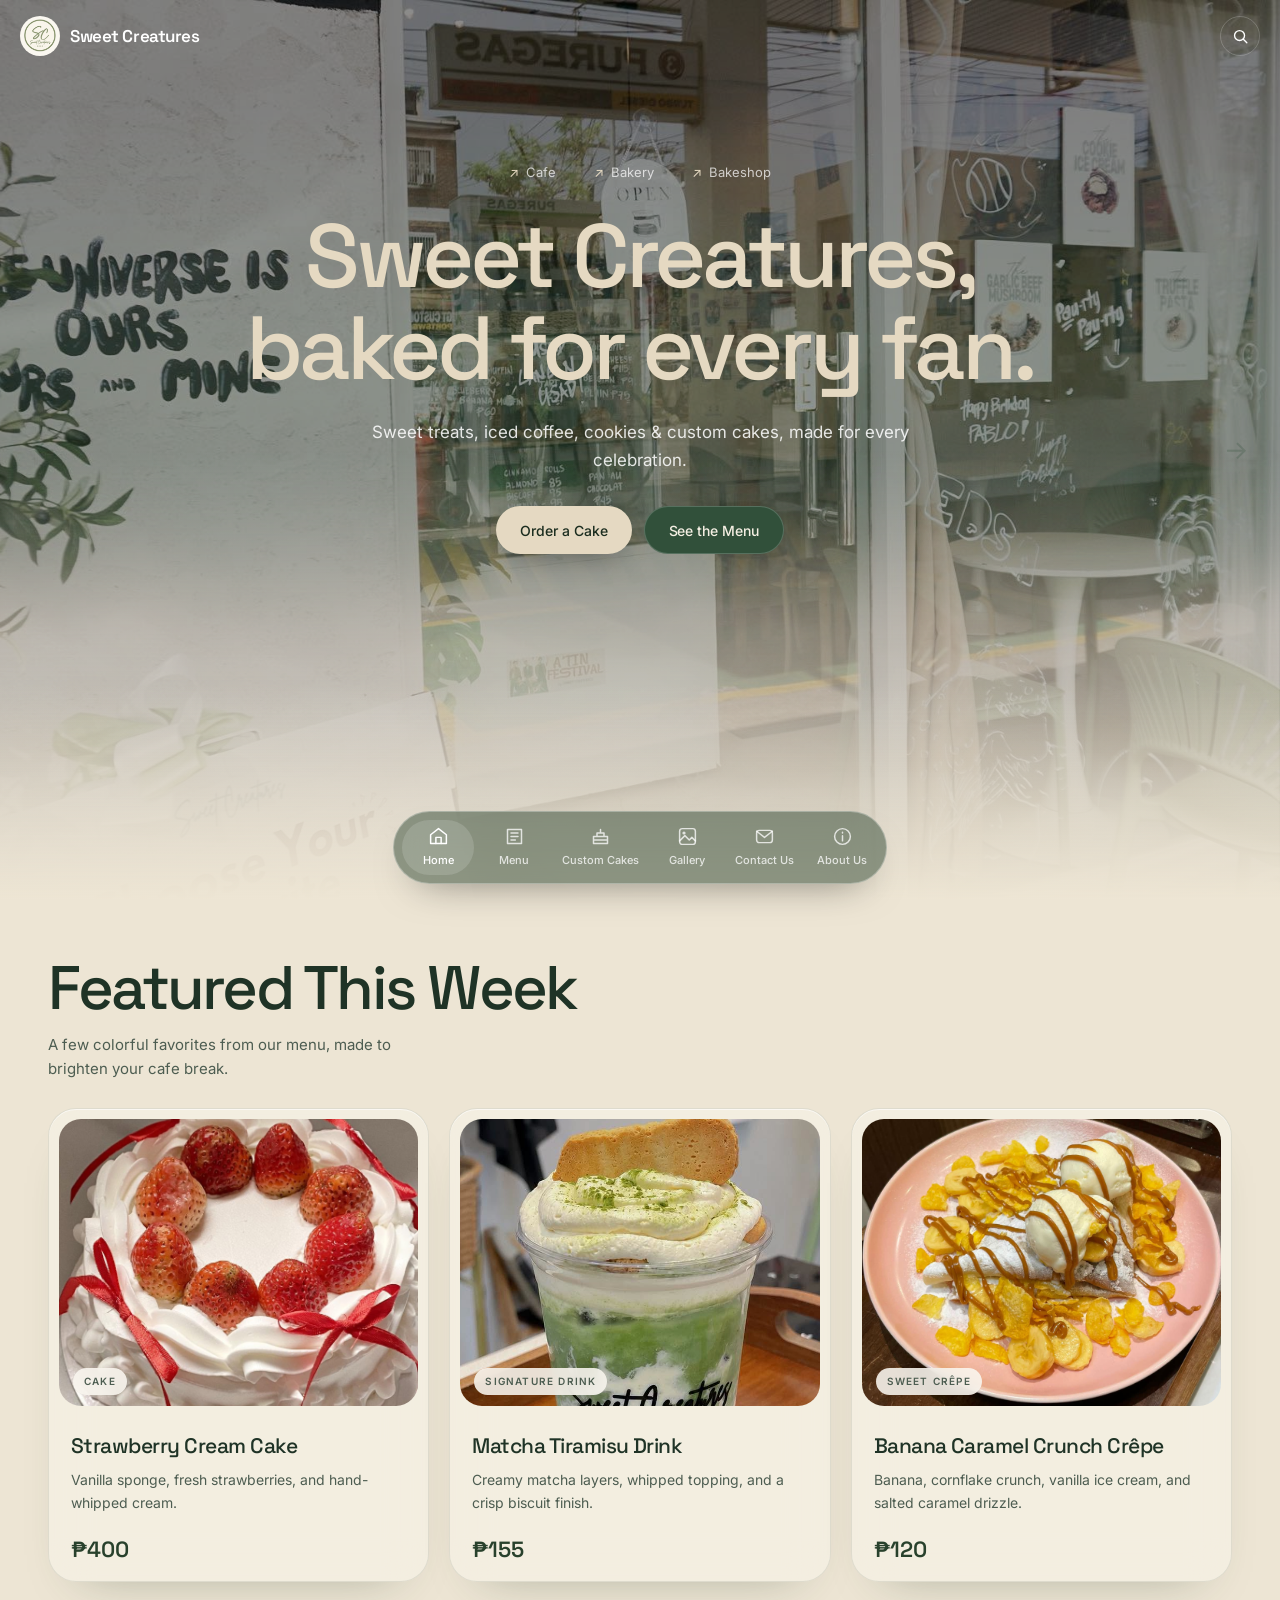
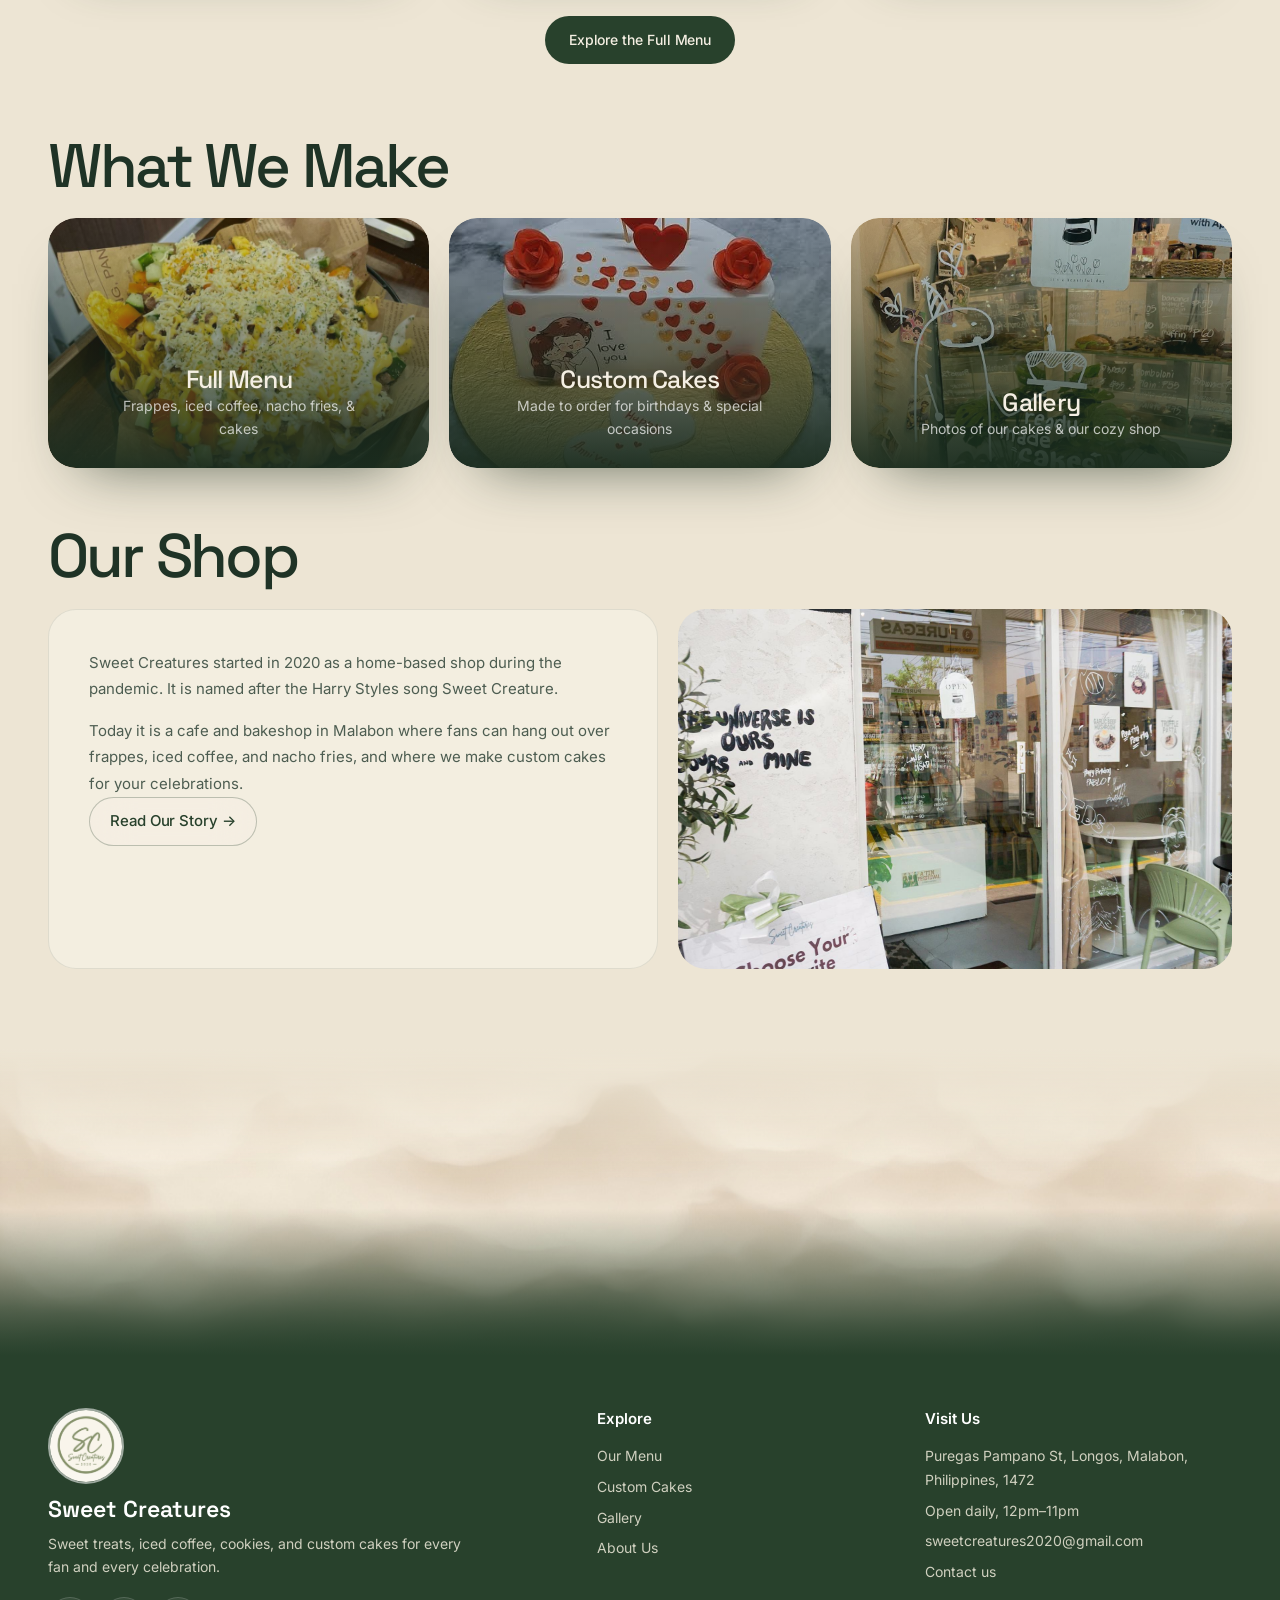
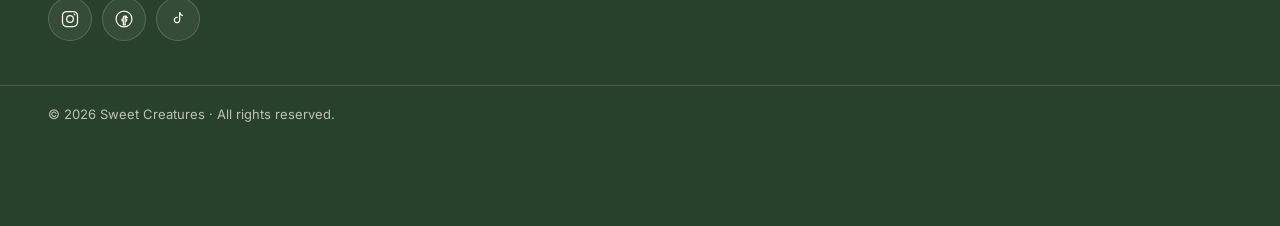
==== commit 710ff7ce: "Refine Sweet Creatures site redesign" ====
--- a/public/static-site/index.html
+++ b/public/static-site/index.html
@@ -104,7 +104,7 @@
                     <div class="grid grid-3 featured-grid">
                         <article class="card feature-card glass box">
                             <div class="frame feature-image feature-image-cake">
-                                <img alt="Strawberry Cream Cake topped with fresh strawberries and whipped cream" decoding="async" loading="lazy" src="assets/images/redesign/strawberry-cake.png"/>
+                                <img alt="Strawberry Cream Cake topped with fresh strawberries and whipped cream" decoding="async" loading="lazy" src="assets/images/menu/strawberry-cake-ring.png"/>
                             </div>
                             <p class="feature-category">
                                 CAKE
@@ -121,7 +121,7 @@
                         </article>
                         <article class="card feature-card glass box">
                             <div class="frame feature-image feature-image-matcha">
-                                <img alt="Layered Matcha Tiramisu Drink topped with cream and a biscuit" decoding="async" loading="lazy" src="assets/images/redesign/matcha-tiramisu.png"/>
+                                <img alt="Layered Matcha Tiramisu Drink topped with cream and a biscuit" decoding="async" loading="lazy" src="assets/images/menu/matcha-tiramisu-drink-new.png"/>
                             </div>
                             <p class="feature-category">
                                 SIGNATURE DRINK
@@ -138,7 +138,7 @@
                         </article>
                         <article class="card feature-card glass box">
                             <div class="frame feature-image">
-                                <img alt="Banana Caramel Crunch Crêpe served with ice cream and caramel drizzle" decoding="async" loading="lazy" src="assets/images/redesign/banana-crepe.png"/>
+                                <img alt="Banana Caramel Crunch Crêpe served with ice cream and caramel drizzle" decoding="async" loading="lazy" src="assets/images/menu/banana-caramel-crunch-crepe-new.png"/>
                             </div>
                             <p class="feature-category">
                                 SWEET CRÊPE
@@ -164,28 +164,28 @@
                     </h2>
                     <div class="grid grid-3">
                         <a class="card link-card glass box" href="menu.html">
-                            <h3>
-                                Full Menu
-                            </h3>
-                            <p>
-                                Frappes, iced coffee, nacho fries, & cakes
-                            </p>
+                            <img alt="" class="make-card-image" decoding="async" loading="lazy" src="assets/images/index/loaded-nachos.png"/>
+                            <span aria-hidden="true" class="make-card-overlay"></span>
+                            <span class="make-card-copy">
+                                <h3>Full Menu</h3>
+                                <p>Frappes, iced coffee, nacho fries, & cakes</p>
+                            </span>
                         </a>
                         <a class="card link-card glass box" href="custom-cakes.html">
-                            <h3>
-                                Custom Cakes
-                            </h3>
-                            <p>
-                                Made to order for birthdays & special occasions
-                            </p>
+                            <img alt="" class="make-card-image" decoding="async" loading="lazy" src="assets/images/custom-cakes/Anniversary%20hearts%20cake.jpg"/>
+                            <span aria-hidden="true" class="make-card-overlay"></span>
+                            <span class="make-card-copy">
+                                <h3>Custom Cakes</h3>
+                                <p>Made to order for birthdays & special occasions</p>
+                            </span>
                         </a>
                         <a class="card link-card glass box" href="gallery.html">
-                            <h3>
-                                Gallery
-                            </h3>
-                            <p>
-                                Photos of our cakes & our cozy shop
-                            </p>
+                            <img alt="" class="make-card-image" decoding="async" loading="lazy" src="assets/images/gallery/Shop%20Atmosphere%20The%20display%20case.jpg"/>
+                            <span aria-hidden="true" class="make-card-overlay"></span>
+                            <span class="make-card-copy">
+                                <h3>Gallery</h3>
+                                <p>Photos of our cakes & our cozy shop</p>
+                            </span>
                         </a>
                     </div>
                     <h2 class="section-title">
@@ -206,7 +206,7 @@
                             </div>
                         </div>
                         <div class="home-shop-image">
-                            <img alt="The cozy Sweet Creatures cafe with a pastry case full of cakes, cupcakes, and cookies" decoding="async" loading="lazy" src="assets/images/redesign/our-shop.png"/>
+                            <img alt="The Sweet Creatures cafe storefront in Malabon" decoding="async" loading="lazy" src="assets/images/index/our_shop.jpg"/>
                         </div>
                     </div>
                 </div>
@@ -281,19 +281,6 @@
                     </a>
                 </li>
                 <li>
-                    <a aria-label="About Us" href="about.html">
-                        <svg aria-hidden="true" fill="none" height="20" stroke="currentColor" stroke-linecap="round" stroke-linejoin="round" stroke-width="1.7" viewBox="0 0 24 24" width="20">
-                            <circle cx="12" cy="12" r="9">
-                            </circle>
-                            <path d="M12 11v6m0-10v1">
-                            </path>
-                        </svg>
-                        <span class="nav-label-full">
-                            About Us
-                        </span>
-                    </a>
-                </li>
-                <li>
                     <a aria-label="Menu" href="menu.html">
                         <svg aria-hidden="true" fill="none" height="20" stroke="currentColor" stroke-linecap="round" stroke-linejoin="round" stroke-width="1.7" viewBox="0 0 24 24" width="20">
                             <path d="M4 4h16v16H4zM8 8h8M8 12h8M8 16h5">
@@ -354,6 +341,19 @@
                         </span>
                     </a>
                 </li>
+                <li>
+                    <a aria-label="About Us" href="about.html">
+                        <svg aria-hidden="true" fill="none" height="20" stroke="currentColor" stroke-linecap="round" stroke-linejoin="round" stroke-width="1.7" viewBox="0 0 24 24" width="20">
+                            <circle cx="12" cy="12" r="9">
+                            </circle>
+                            <path d="M12 11v6m0-10v1">
+                            </path>
+                        </svg>
+                        <span class="nav-label-full">
+                            About Us
+                        </span>
+                    </a>
+                </li>
             </ul>
         </nav>
     </body>
--- a/public/static-site/redesign.css
+++ b/public/static-site/redesign.css
@@ -248,7 +248,69 @@
 }
 
 .bottom-nav {
+    position: fixed;
+    z-index: 100;
+    left: 50%;
+    bottom: calc(16px + env(safe-area-inset-bottom));
+    display: block !important;
+    width: max-content;
+    max-width: calc(100% - 32px);
+    padding: 8px;
+    transform: translateX(-50%);
+    color: #fbf8f1;
+    border: 1px solid rgba(255,255,255,.3);
+    border-radius: 999px;
+    background: rgba(40,65,44,.48);
+    box-shadow: 0 18px 40px -24px rgba(0,0,0,.58);
+    backdrop-filter: blur(24px);
+    -webkit-backdrop-filter: blur(24px);
+}
+
+.nav-list {
+    align-items: stretch;
+    gap: 4px;
+}
+
+.nav-list a {
+    min-width: 72px;
+    min-height: 54px;
+    flex-direction: column;
+    gap: 4px;
+    padding: 6px 8px;
+    border-radius: 999px;
+    color: rgba(255,255,255,.76);
+    font-size: 11px;
+    font-weight: 500;
+}
+
+.nav-list a.active {
+    border-radius: 999px;
+    color: #fff;
+    background: rgba(255,255,255,.14);
+}
+
+.nav-list svg {
+    width: 21px;
+    height: 21px;
+}
+
+.nav-search-item {
     display: none !important;
+}
+
+.desktop-nav,
+.header-contact,
+.mobile-menu-toggle,
+.mobile-menu {
+    display: none !important;
+}
+
+.page-banner h1 {
+    margin: 0;
+}
+
+.page-banner p {
+    margin-top: 10px;
 }
 
 .btn,
@@ -287,6 +349,17 @@
     border: 1px solid rgba(40,65,44,.1);
     border-radius: 28px;
     background: rgba(245,239,227,.82);
+}
+
+.page-banner,
+.page-banner.pc-banner {
+    padding: 0;
+    border: 0;
+    border-radius: 0;
+    background: transparent;
+    box-shadow: none;
+    backdrop-filter: none;
+    -webkit-backdrop-filter: none;
 }
 
 .page-banner h1 {
@@ -609,14 +682,45 @@
     border: 0;
     border-radius: 28px;
     color: #f5efe3;
-    background: #28412c;
+    background: transparent;
     box-shadow: 0 30px 60px -36px rgba(27,45,31,.75);
     transition: transform .35s ease, background .3s ease;
 }
 
+.make-card-image,
+.make-card-overlay {
+    position: absolute;
+    inset: 0;
+    width: 100%;
+    height: 100%;
+    border-radius: inherit;
+}
+
+.make-card-image {
+    z-index: -2;
+    object-fit: cover;
+    transition: transform .7s ease;
+}
+
+.make-card-overlay {
+    z-index: -1;
+    background: linear-gradient(to top, rgba(27,45,31,.96), rgba(27,45,31,.42) 58%, rgba(27,45,31,.16));
+}
+
+.link-card:hover .make-card-image {
+    transform: scale(1.05);
+}
+
+.make-card-copy {
+    position: relative;
+    z-index: 1;
+    margin-top: auto;
+    text-align: center;
+}
+
 .link-card:hover {
     transform: translateY(-4px);
-    background: #31503a;
+    background: transparent;
 }
 
 .link-card h3 {
@@ -626,6 +730,7 @@
 }
 
 .link-card p {
+    margin-inline: auto;
     max-width: 30ch;
     color: rgba(255,255,255,.7);
     font-size: 14px;
@@ -685,7 +790,7 @@
 
 /* Match the footer to the forest-green header. */
 .site-footer {
-    margin-top: 48px;
+    margin-top: 0;
     padding-top: 0;
     color: #fbf8f1;
     background: #28412c;
@@ -777,58 +882,6 @@
 }
 
 @media (max-width: 900px) {
-    .desktop-nav,
-    .header-contact {
-        display: none;
-    }
-
-    .mobile-menu-toggle {
-        display: grid;
-        border: 1px solid rgba(255,255,255,.18);
-    }
-
-    .mobile-menu-toggle .close-icon {
-        display: none;
-    }
-
-    .site-header.menu-open .mobile-menu-toggle .menu-icon {
-        display: none;
-    }
-
-    .site-header.menu-open .mobile-menu-toggle .close-icon {
-        display: block;
-    }
-
-    .mobile-menu:not([hidden]) {
-        display: flex;
-        position: absolute;
-        inset: calc(100% + 6px) 16px auto;
-        flex-direction: column;
-        gap: 3px;
-        padding: 8px;
-        border: 1px solid rgba(255,255,255,.12);
-        border-radius: 24px;
-        background: #28412c;
-        box-shadow: 0 30px 60px -30px rgba(0,0,0,.65);
-    }
-
-    .mobile-menu a {
-        display: flex;
-        align-items: center;
-        justify-content: space-between;
-        min-height: 46px;
-        padding: 8px 14px;
-        border-radius: 15px;
-        color: rgba(255,255,255,.84);
-        font: 500 16px/1.3 var(--font-display);
-    }
-
-    .mobile-menu a:hover,
-    .mobile-menu a[aria-current="page"] {
-        color: #fff;
-        background: rgba(255,255,255,.1);
-    }
-
     .footer-main {
         grid-template-columns: minmax(0, 1fr) minmax(0, 1fr);
         gap: 36px;
@@ -904,6 +957,35 @@
         max-width: none;
     }
 
+    .bottom-nav {
+        width: calc(100% - 28px);
+        bottom: calc(12px + env(safe-area-inset-bottom));
+        padding: 4px;
+        border-radius: 999px;
+    }
+
+    .nav-list {
+        width: 100%;
+        gap: 1px;
+    }
+
+    .nav-list li {
+        display: flex;
+        flex: 1 1 0;
+        justify-content: center;
+        min-width: 0;
+    }
+
+    .nav-list a {
+        min-width: 0;
+        min-height: 44px;
+        padding: 5px 2px;
+    }
+
+    .nav-list a.active {
+        border-radius: 999px;
+    }
+
     .site-header:not(.site-header-home) + main {
         padding-top: 64px;
     }
@@ -988,3 +1070,60 @@
         transition-duration: .01ms !important;
     }
 }
+
+.container > .page-banner {
+    margin-bottom: 36px;
+    padding: 0;
+    border: 0;
+    border-radius: 0;
+    background: transparent;
+    box-shadow: none;
+    backdrop-filter: none;
+    -webkit-backdrop-filter: none;
+}
+
+@media (min-width: 1024px) {
+    .about-stats {
+        margin-bottom: clamp(24px, calc(100svh - 720px), 96px);
+    }
+
+    .section.pc-page {
+        padding-top: 24px;
+    }
+
+    .pc-page .cake-overview-layout {
+        margin-top: 0;
+        gap: clamp(24px, 2vw, 36px);
+    }
+
+    .pc-page .cake-intro .story-text {
+        gap: 12px;
+        padding: clamp(24px, 2vw, 32px);
+    }
+
+    .pc-page .cake-intro .story-text .eyebrow + p {
+        font-size: 16px;
+        line-height: 1.5;
+    }
+
+    .pc-page .cake-stats {
+        gap: 8px;
+        padding: 8px;
+    }
+
+    .pc-page .cake-stats .stat-box {
+        padding: 12px 8px;
+    }
+
+    .pc-page .cake-deck {
+        padding-top: 0;
+    }
+
+    .pc-page .cake-deck .pc-overview {
+        aspect-ratio: 4 / 5;
+    }
+
+    .pc-page .deck-controls {
+        margin-top: 12px;
+    }
+}
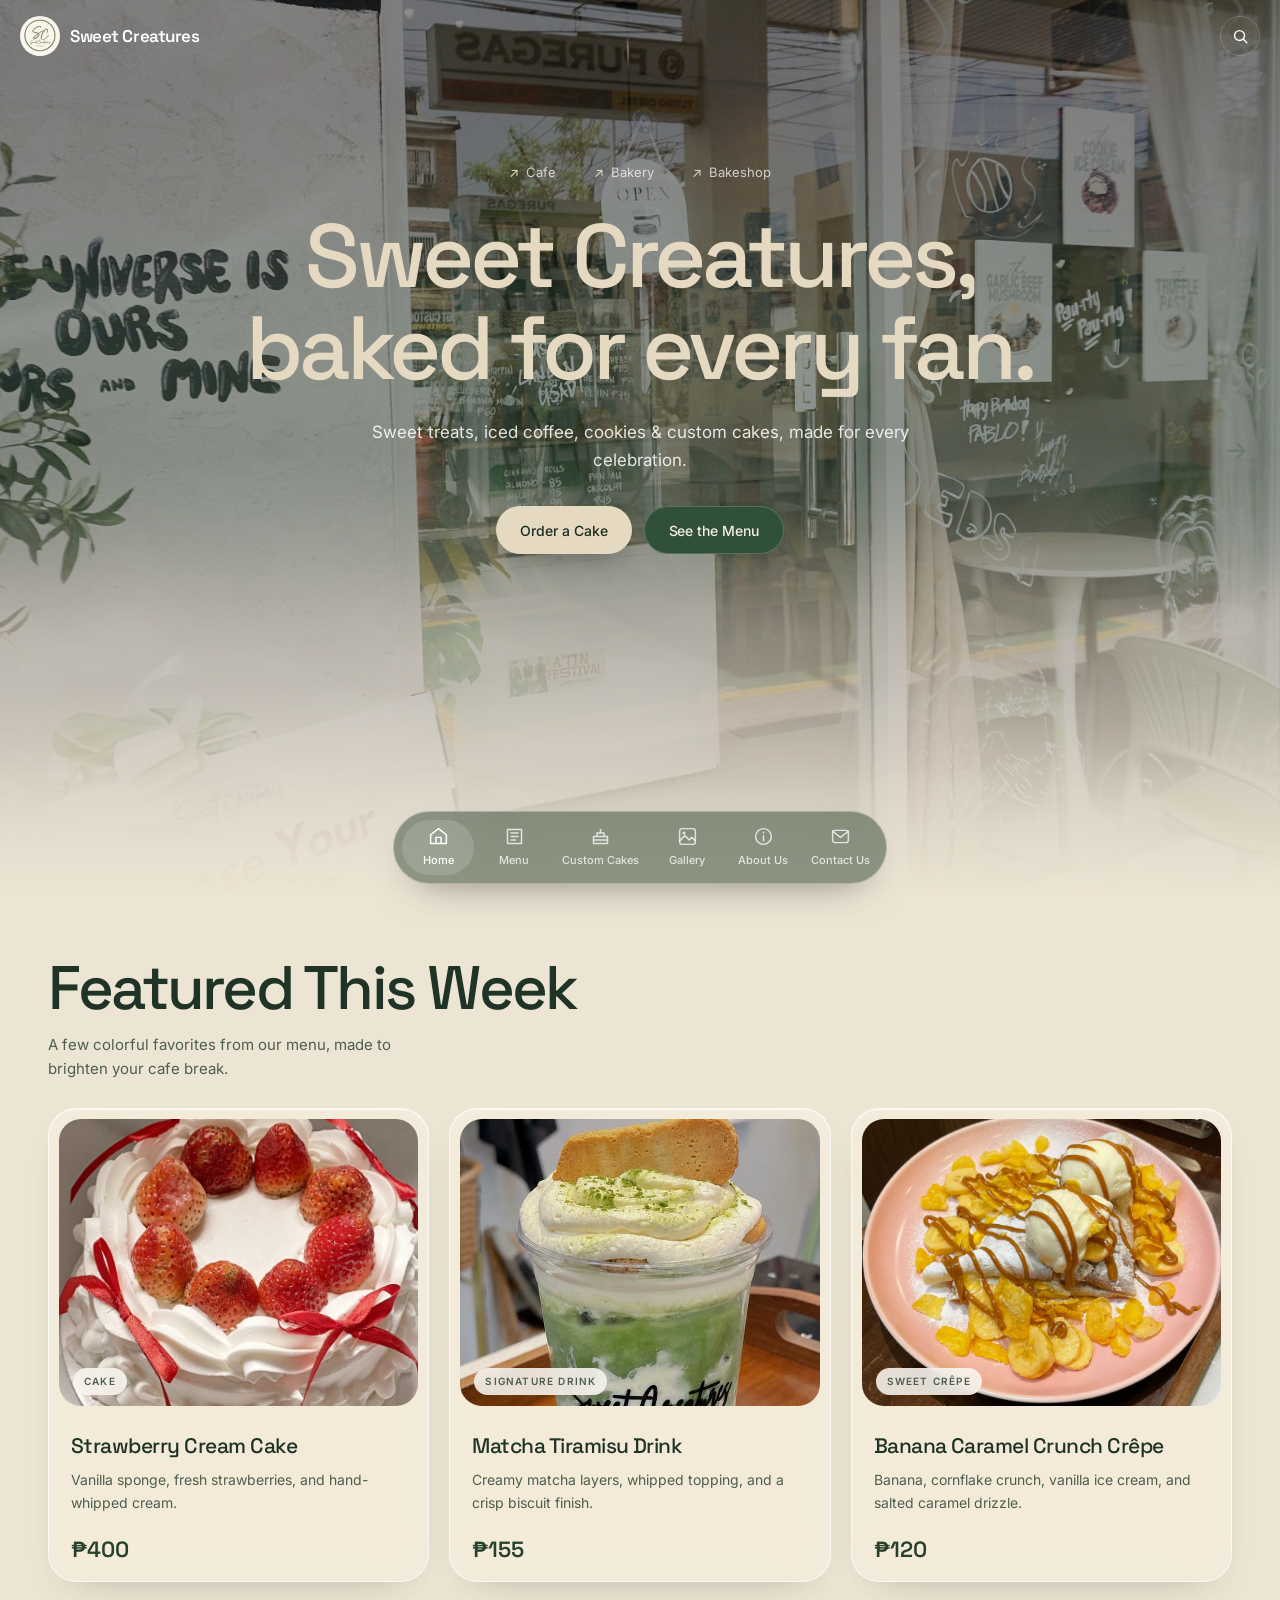
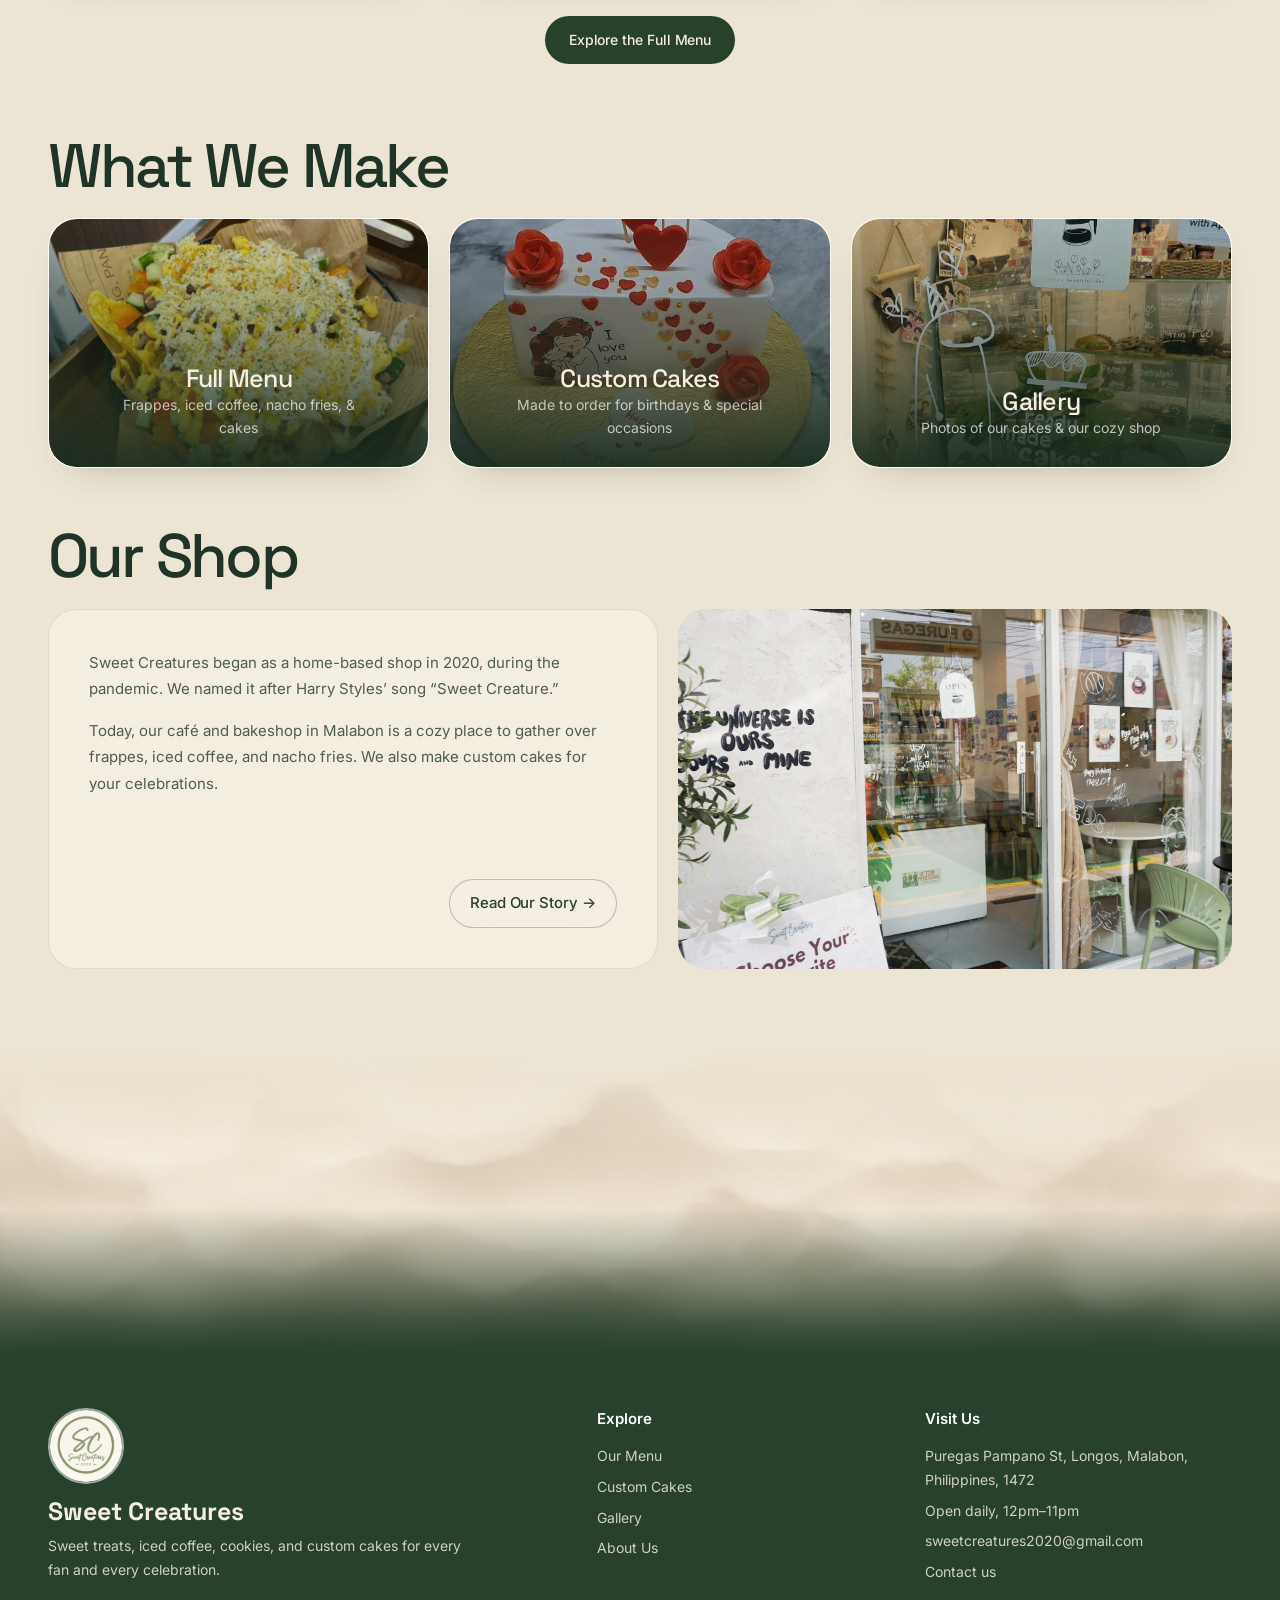
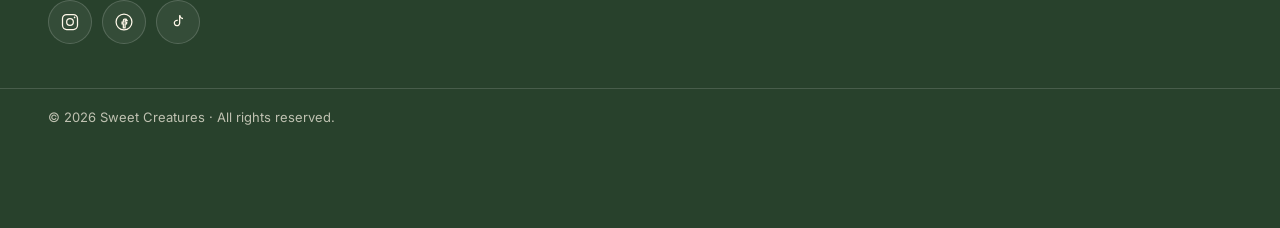
==== commit 7d5290a4: "Polish Sweet Creatures site UI Co-authored-by: Copilot <223556219+Copilot@users.noreply.github.com>" ====
--- a/public/static-site/index.html
+++ b/public/static-site/index.html
@@ -27,10 +27,10 @@
                 </a>
                 <nav aria-label="Main navigation" class="desktop-nav">
                     <a href="index.html#top">Home</a>
-                    <a href="about.html">About Us</a>
                     <a href="menu.html">Menu</a>
                     <a href="custom-cakes.html">Custom Cakes</a>
                     <a href="gallery.html">Gallery</a>
+                    <a href="about.html">About Us</a>
                 </nav>
                 <div class="header-actions">
                     <form action="menu.html" class="header-search" method="get" role="search">
@@ -49,10 +49,10 @@
             </div>
             <nav aria-label="Mobile navigation" class="mobile-menu" hidden id="mobile-menu">
                 <a href="index.html#top">Home</a>
-                <a href="about.html">About Us</a>
                 <a href="menu.html">Menu</a>
                 <a href="custom-cakes.html">Custom Cakes</a>
                 <a href="gallery.html">Gallery</a>
+                <a href="about.html">About Us</a>
                 <a href="contact.html">Contact Us</a>
             </nav>
         </header>
@@ -194,12 +194,12 @@
                     <div class="home-shop-grid">
                         <div class="home-shop-copy">
                             <p>
-                                Sweet Creatures started in 2020 as a home-based shop during the pandemic. It is named after the Harry Styles song Sweet Creature.
+                                Sweet Creatures began as a home-based shop in 2020, during the pandemic. We named it after Harry Styles’ song “Sweet Creature.”
                             </p>
                             <p>
-                                Today it is a cafe and bakeshop in Malabon where fans can hang out over frappes, iced coffee, and nacho fries, and where we make custom cakes for your celebrations.
-                            </p>
-                            <div>
+                                Today, our café and bakeshop in Malabon is a cozy place to gather over frappes, iced coffee, and nacho fries. We also make custom cakes for your celebrations.
+                            </p>
+                            <div class="home-shop-cta">
                                 <a class="btn btn-ghost" href="about.html">
                                     Read Our Story →
                                 </a>
@@ -329,6 +329,19 @@
                     </a>
                 </li>
                 <li>
+                    <a aria-label="About Us" href="about.html">
+                        <svg aria-hidden="true" fill="none" height="20" stroke="currentColor" stroke-linecap="round" stroke-linejoin="round" stroke-width="1.7" viewBox="0 0 24 24" width="20">
+                            <circle cx="12" cy="12" r="9">
+                            </circle>
+                            <path d="M12 11v6m0-10v1">
+                            </path>
+                        </svg>
+                        <span class="nav-label-full">
+                            About Us
+                        </span>
+                    </a>
+                </li>
+                <li>
                     <a aria-label="Contact Us" href="contact.html">
                         <svg aria-hidden="true" fill="none" height="20" stroke="currentColor" stroke-linecap="round" stroke-linejoin="round" stroke-width="1.7" viewBox="0 0 24 24" width="20">
                             <rect height="14" rx="3" width="18" x="3" y="5">
@@ -338,19 +351,6 @@
                         </svg>
                         <span class="nav-label-full">
                             Contact Us
-                        </span>
-                    </a>
-                </li>
-                <li>
-                    <a aria-label="About Us" href="about.html">
-                        <svg aria-hidden="true" fill="none" height="20" stroke="currentColor" stroke-linecap="round" stroke-linejoin="round" stroke-width="1.7" viewBox="0 0 24 24" width="20">
-                            <circle cx="12" cy="12" r="9">
-                            </circle>
-                            <path d="M12 11v6m0-10v1">
-                            </path>
-                        </svg>
-                        <span class="nav-label-full">
-                            About Us
                         </span>
                     </a>
                 </li>
--- a/public/static-site/style.css
+++ b/public/static-site/style.css
@@ -1898,7 +1898,7 @@
     display: grid;
     margin-top: 28px;
     grid-template-columns: minmax(0, 1.8fr) minmax(0, 1fr);
-    align-items: center;
+    align-items: stretch;
     gap: 36px;
 }
 
@@ -1921,78 +1921,86 @@
     border-radius: var(--radius-sm);
 }
 
-/* Leave room for the tilted cards without widening the page. */
+/* Match the photo height to the two overview cards. */
 .cake-deck {
     width: 100%;
-    max-width: 420px;
-    padding: 20px 32px 0 8px;
-    justify-self: center;
+    max-width: none;
+    padding: 0;
+    justify-self: stretch;
     min-width: 0;
 }
 
-/* Keep the decorative cards behind the working slideshow. */
-.deck-stack {
-    position: relative;
-    isolation: isolate;
-}
-
-/* Fan two pale sage cards behind the top photo. */
-.deck-stack::before, .deck-stack::after {
-    content: "";
-    position: absolute;
-    inset: 8px 0;
-    border: 6px solid rgba(255,250,238,.9);
-    border-radius: var(--radius);
-    background: #BBC396;
-    box-shadow: var(--glass-shadow);
-    transform: translate(12px, 5px) rotate(4deg);
-    z-index: -1;
-    pointer-events: none;
-}
-
-/* Tilt the furthest card a little more so both edges show. */
-.deck-stack::after {
-    background: #8C9A63;
-    transform: translate(22px, 10px) rotate(7deg);
-    z-index: -2;
-}
-
-/* Keep the top card proportional and show its photo edge to edge. */
+/* Fill the deck with one photo frame sized to the overview cards. */
+.cake-deck .deck-stack {
+    width: 100%;
+    height: 100%;
+}
+
 .cake-deck .pc-overview-bezel {
     width: 100%;
+    height: 100%;
     max-width: none;
     padding: 8px;
-}
-
-/* Size the portrait slider independently of its controls. */
+    overflow: hidden;
+    transition: transform .35s ease, box-shadow .35s ease;
+}
+
+/* Let the photo fill the card while preserving its crop. */
 .cake-deck .pc-overview {
-    height: auto;
+    width: 100%;
+    height: 100%;
     min-height: 0;
-    aspect-ratio: 3 / 4;
+    aspect-ratio: auto;
     border-radius: var(--radius-sm);
-}
-
-/* Spread the two arrows around the current-photo counter. */
-.deck-controls {
-    display: flex;
-    align-items: center;
-    justify-content: space-between;
-    margin-top: 24px;
-    color: var(--secondary-text);
-}
-
-/* Make the deck arrows easy to tap. */
-.deck-controls button {
-    width: 44px;
-    height: 44px;
-    color: var(--secondary-text);
-    font-size: 24px;
+    overflow: hidden;
+}
+
+.cake-deck .pc-overview .hero-slides {
+    transition: transform .85s cubic-bezier(.22,.68,0,1);
+    background: var(--cream-white);
+}
+
+.cake-deck .pc-overview .hero-slides img {
+    box-sizing: border-box;
+    object-fit: cover;
+    object-position: center center;
+    padding: 0;
+    transition: padding .35s ease;
+}
+
+@media (hover: hover) {
+    .cake-deck .pc-overview-bezel:hover {
+        transform: translateY(-4px);
+        box-shadow: 0 16px 30px rgba(38,51,34,.18);
+    }
+
+    .cake-deck .pc-overview:hover .hero-slides img {
+        padding: 8px;
+    }
 }
 
 /* Stack the reference layouts on phones and small tablets. */
 @media (max-width: 760px) {
     .about-story, .cake-overview-layout {
         grid-template-columns: minmax(0, 1fr);
+    }
+
+    .cake-deck {
+        max-width: 420px;
+        justify-self: center;
+    }
+
+    .cake-deck .deck-stack {
+        height: auto;
+    }
+
+    .cake-deck .pc-overview-bezel {
+        height: auto;
+    }
+
+    .cake-deck .pc-overview {
+        height: auto;
+        aspect-ratio: 3 / 4;
     }
 
     .about-story .story-text {
--- a/public/static-site/redesign.css
+++ b/public/static-site/redesign.css
@@ -208,6 +208,10 @@
     color: rgba(255,255,255,.55);
 }
 
+.header-search input:focus-visible {
+    outline: none;
+}
+
 .header-search.is-expanded input,
 .header-search:focus-within input {
     width: 150px;
@@ -766,11 +770,10 @@
     margin-top: 16px;
 }
 
-.home-shop-copy .cta-link {
-    align-self: flex-start;
+.home-shop-copy .home-shop-cta {
+    align-self: flex-end;
     margin-top: auto;
     padding-top: 28px;
-    color: #28412c;
 }
 
 .home-shop-image {
@@ -778,6 +781,7 @@
     min-height: 360px;
     overflow: hidden;
     border-radius: 28px;
+    transition: transform .35s ease, box-shadow .35s ease;
 }
 
 .home-shop-image img {
@@ -786,6 +790,18 @@
     width: 100%;
     height: 100%;
     object-fit: cover;
+    transition: transform .7s ease;
+}
+
+@media (hover: hover) {
+    .home-shop-image:hover {
+        transform: translateY(-4px);
+        box-shadow: 0 16px 34px rgba(27,45,31,.18);
+    }
+
+    .home-shop-image:hover img {
+        transform: scale(1.05);
+    }
 }
 
 /* Match the footer to the forest-green header. */
@@ -831,8 +847,8 @@
 }
 
 .footer-logo {
-    color: #fff;
-    font: 600 23px/1.2 var(--font-display);
+    color: #f5efe3;
+    font: 700 25px/1.2 var(--font-display);
 }
 
 .footer-brand > p,
@@ -859,6 +875,300 @@
 .footer-bottom .copyright {
     color: rgba(255,248,233,.7);
     font-size: 13px;
+}
+
+body.menu-page {
+    background: #ede5d4;
+}
+
+body .glass.box,
+body .pc-overview-bezel {
+    border: 1px solid rgba(255, 255, 255, .66);
+    background: rgba(255, 255, 255, .24);
+    box-shadow:
+        inset 0 1px 0 rgba(255, 255, 255, .68),
+        0 16px 38px -28px rgba(27, 45, 31, .46);
+    backdrop-filter: blur(22px) saturate(145%);
+    -webkit-backdrop-filter: blur(22px) saturate(145%);
+    transition: background-color .3s ease, box-shadow .3s ease;
+}
+
+.gallery-item {
+    transition: translate .35s ease, box-shadow .35s ease, background-color .3s ease;
+}
+
+.gallery-item .frame img {
+    transition: transform .7s ease;
+}
+
+.contact-location {
+    display: grid;
+    grid-template-columns: minmax(0, 1fr) minmax(0, 1fr);
+    align-items: stretch;
+    gap: 16px;
+}
+
+.contact-location .map-frame {
+    grid-column: 2;
+    grid-row: 1;
+    width: 100%;
+    height: auto;
+    min-height: 0;
+    aspect-ratio: auto;
+}
+
+.contact-location .contact-map {
+    height: 100%;
+    aspect-ratio: auto;
+}
+
+.contact-details-grid {
+    display: grid;
+    grid-column: 1;
+    grid-row: 1;
+    grid-template-columns: minmax(0, 1fr);
+    gap: 14px;
+}
+
+.contact-info-card {
+    display: flex;
+    flex-direction: column;
+    gap: 10px;
+    min-height: 0;
+    padding: 18px;
+}
+
+.contact-info-card h3 {
+    margin: 0 0 2px;
+    color: #1f3326;
+    font: 500 18px/1.2 var(--font-display);
+}
+
+.contact-detail {
+    display: flex;
+    align-items: flex-start;
+    gap: 10px;
+    min-width: 0;
+    color: #28412c;
+}
+
+.contact-detail > svg {
+    width: 18px;
+    height: 18px;
+    flex: 0 0 18px;
+    margin-top: 2px;
+    color: #557a5e;
+}
+
+.contact-detail-copy {
+    display: flex;
+    flex-direction: column;
+    min-width: 0;
+}
+
+.contact-detail-copy strong,
+.contact-social-group > strong {
+    color: #1f3326;
+    font-size: 13px;
+    font-weight: 600;
+    line-height: 1.4;
+}
+
+.contact-detail-copy p,
+.contact-detail > a {
+    min-width: 0;
+    color: #1f3326;
+    font-size: 13px;
+    line-height: 1.45;
+    overflow-wrap: anywhere;
+}
+
+.contact-detail > a {
+    text-decoration: underline;
+    text-underline-offset: 3px;
+}
+
+.contact-detail-copy p {
+    margin: 0;
+}
+
+.contact-detail-copy > a {
+    color: #1f3326;
+    font-size: 13px;
+    line-height: 1.45;
+    overflow-wrap: anywhere;
+    text-decoration: underline;
+    text-underline-offset: 3px;
+}
+
+.contact-detail-copy .contact-directions {
+    display: inline-flex;
+    width: fit-content;
+    align-items: center;
+    gap: 5px;
+    margin-top: 5px;
+    padding: 5px 11px;
+    border-radius: 999px;
+    background: #28412c;
+    color: #fffdf6;
+    font-size: 11px;
+    text-decoration: none;
+}
+
+.contact-social-group {
+    display: flex;
+    flex-direction: column;
+    gap: 5px;
+    padding-left: 28px;
+}
+
+.contact-socials {
+    display: flex;
+    flex-wrap: wrap;
+    align-items: center;
+    gap: 6px;
+}
+
+.contact-socials a {
+    display: inline-flex;
+    min-height: 32px;
+    align-items: center;
+    justify-content: center;
+    gap: 6px;
+    padding: 0 9px;
+    border: 1px solid rgba(255, 255, 255, .66);
+    border-radius: 999px;
+    background: rgba(255, 255, 255, .28);
+    color: #28412c;
+    font-size: 11px;
+    font-weight: 500;
+    transition: background-color .2s ease, translate .2s ease;
+}
+
+.contact-socials svg {
+    width: 16px;
+    height: 16px;
+}
+
+@media (hover: hover) {
+    .contact-socials a:hover {
+        translate: 0 -2px;
+        background: rgba(255, 255, 255, .55);
+    }
+}
+
+@media (hover: hover) {
+    .gallery-item:hover {
+        translate: 0 -4px;
+        box-shadow:
+            inset 0 1px 0 rgba(255, 255, 255, .78),
+            0 24px 42px -26px rgba(27, 45, 31, .5);
+    }
+
+    .gallery-item:hover .frame img {
+        transform: scale(1.05);
+    }
+}
+
+body.menu-page .filters .search-input {
+    border-color: rgba(40, 65, 44, .16);
+    background: rgba(255, 255, 255, .28);
+    color: #1f3326;
+}
+
+body.menu-page .menu-row {
+    transition: transform .3s ease, background-color .3s ease;
+}
+
+@media (hover: hover) {
+    body .glass.box:hover,
+    body .pc-overview-bezel:hover {
+        background: rgba(255, 255, 255, .32);
+        box-shadow:
+            inset 0 1px 0 rgba(255, 255, 255, .78),
+            0 18px 34px -24px rgba(27, 45, 31, .5);
+    }
+
+    body.menu-page .menu-row:hover {
+        transform: translateY(-2px);
+    }
+}
+
+body.menu-page main .container {
+    max-width: none;
+}
+
+body.menu-page .menu-section h2 {
+    text-align: left;
+}
+
+body.menu-page .menu-rows {
+    grid-template-columns: repeat(2, minmax(0, 1fr));
+    gap: 12px;
+}
+
+body.menu-page .menu-row {
+    grid-template-columns: minmax(0, 1fr) 64px;
+    align-items: center;
+    gap: 4px 12px;
+    min-height: 100px;
+    padding: 12px;
+}
+
+body.menu-page .menu-row .frame-thumb {
+    grid-column: 2;
+    grid-row: 1 / span 2;
+    width: 64px;
+    height: 64px;
+}
+
+body.menu-page .menu-info {
+    grid-column: 1;
+    grid-row: 1;
+}
+
+body.menu-page .menu-info h4 {
+    font-size: 15px;
+}
+
+body.menu-page .menu-info p {
+    margin-top: 3px;
+    font-size: 13px;
+    line-height: 1.4;
+}
+
+body.menu-page .menu-price {
+    grid-column: 1;
+    grid-row: 2;
+    text-align: left;
+    font-size: 14px;
+}
+
+@media (max-width: 680px) {
+    body.menu-page .menu-rows {
+        grid-template-columns: minmax(0, 1fr);
+    }
+}
+
+@media (max-width: 760px) {
+    .contact-location {
+        grid-template-columns: minmax(0, 1fr);
+    }
+
+    .contact-location .map-frame {
+        grid-column: 1;
+        grid-row: 2;
+        height: clamp(190px, 55vw, 260px);
+    }
+
+    .contact-details-grid {
+        grid-column: 1;
+        grid-row: 1;
+    }
+
+    .contact-info-card {
+        min-height: 0;
+    }
 }
 
 @keyframes redesign-fog-pan {
@@ -1120,10 +1430,6 @@
     }
 
     .pc-page .cake-deck .pc-overview {
-        aspect-ratio: 4 / 5;
-    }
-
-    .pc-page .deck-controls {
-        margin-top: 12px;
-    }
-}
+        aspect-ratio: auto;
+    }
+}
